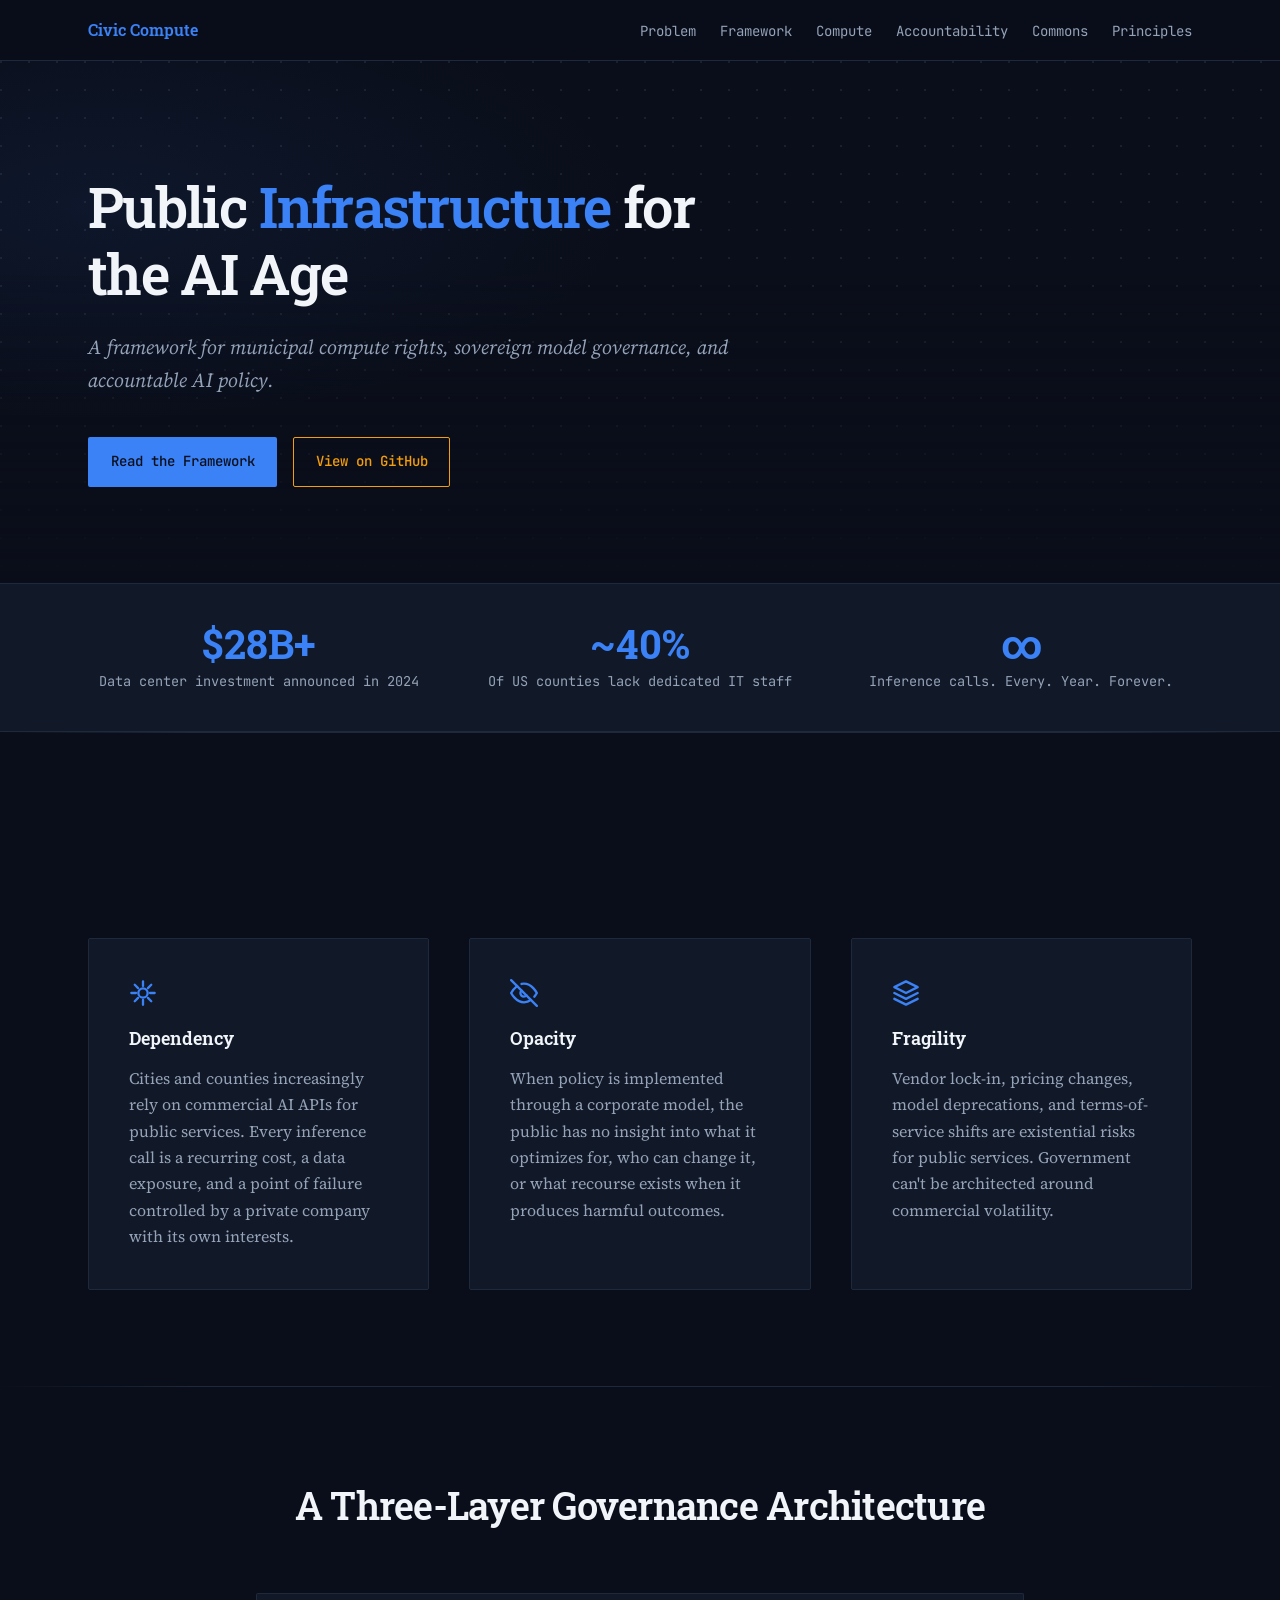
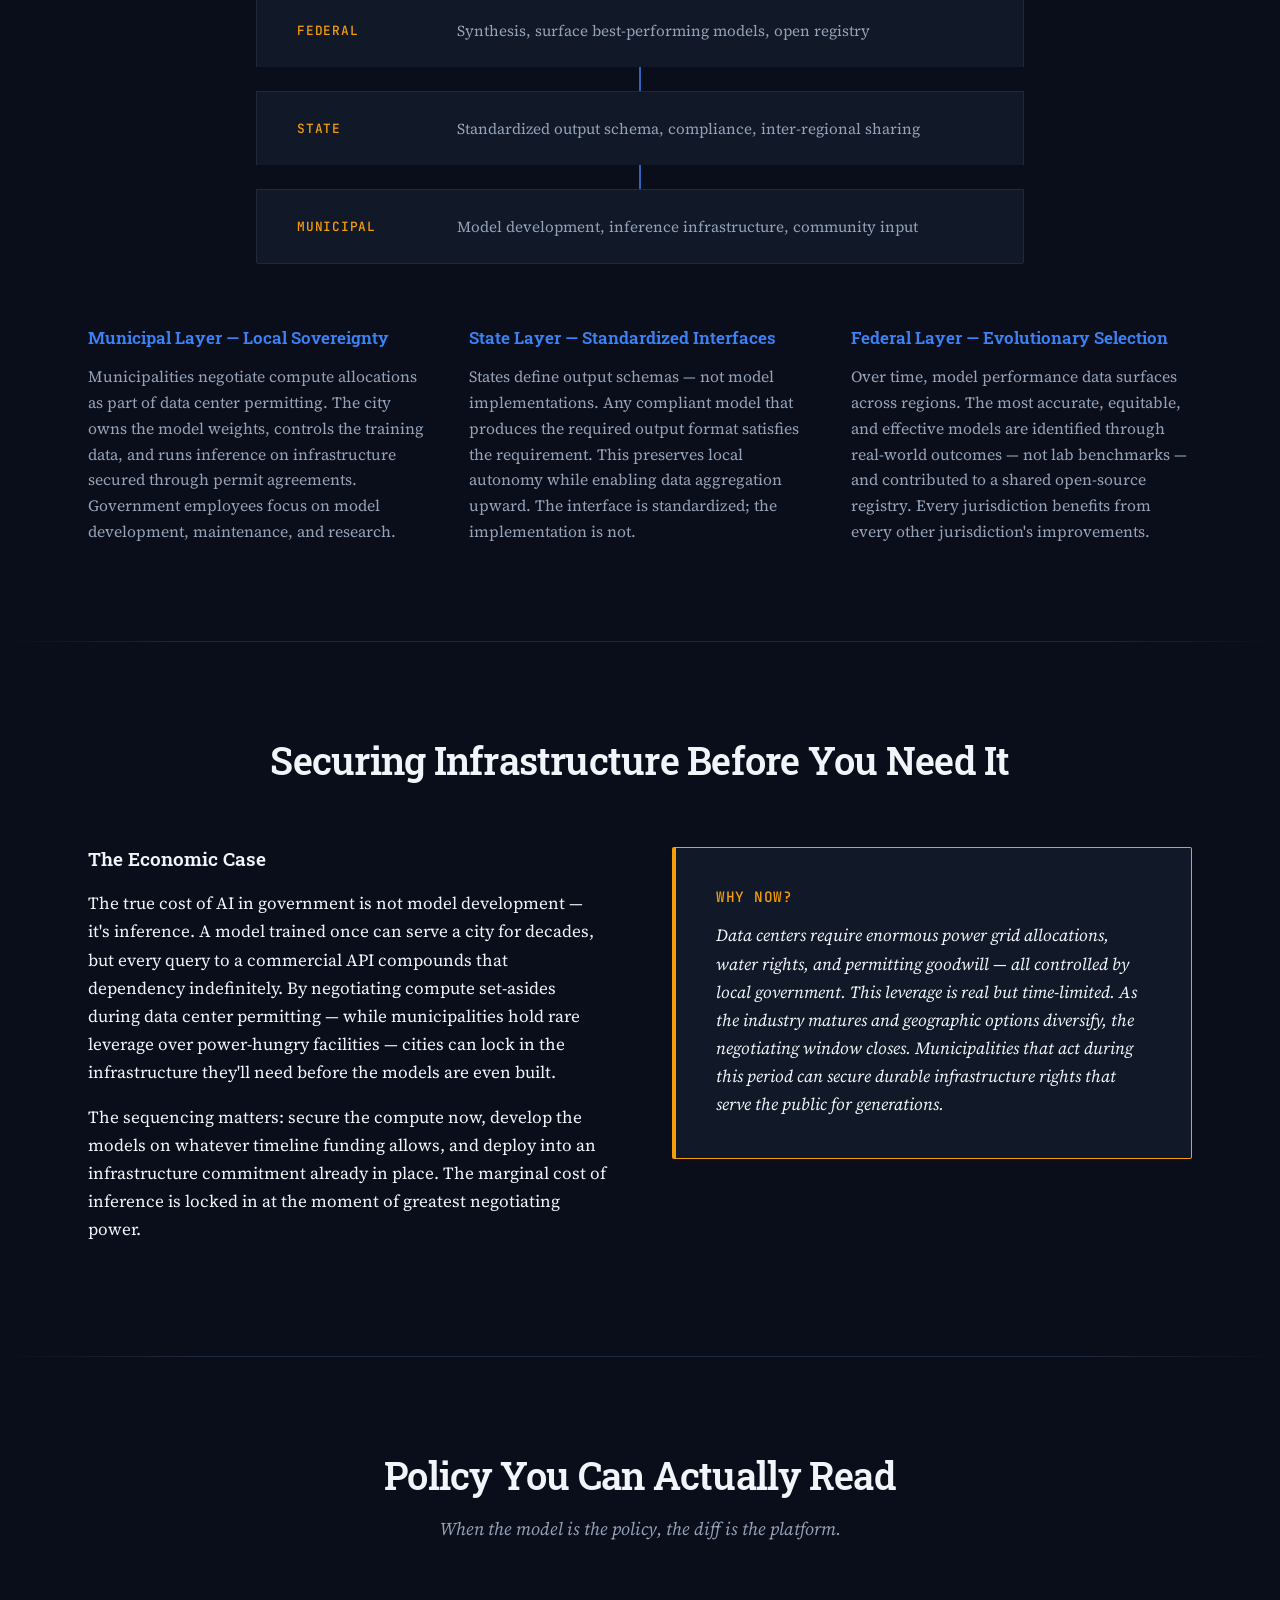
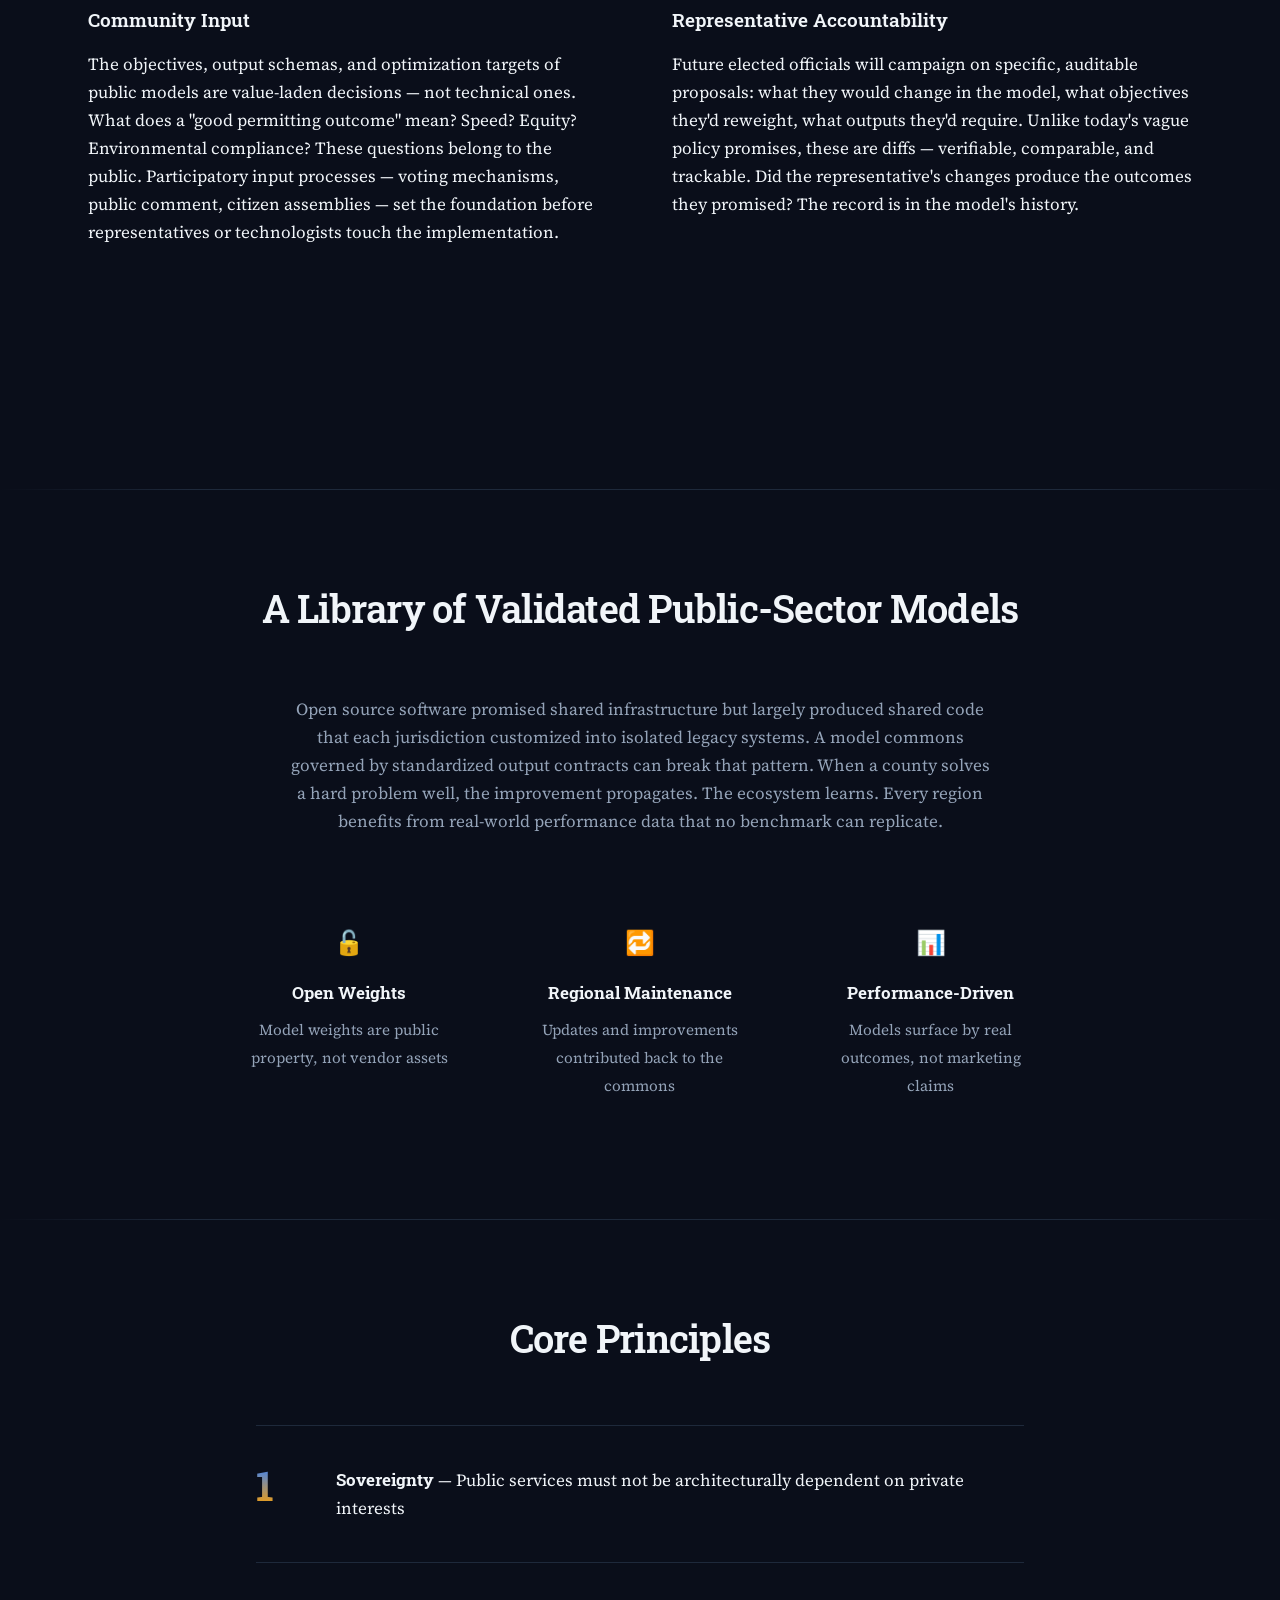
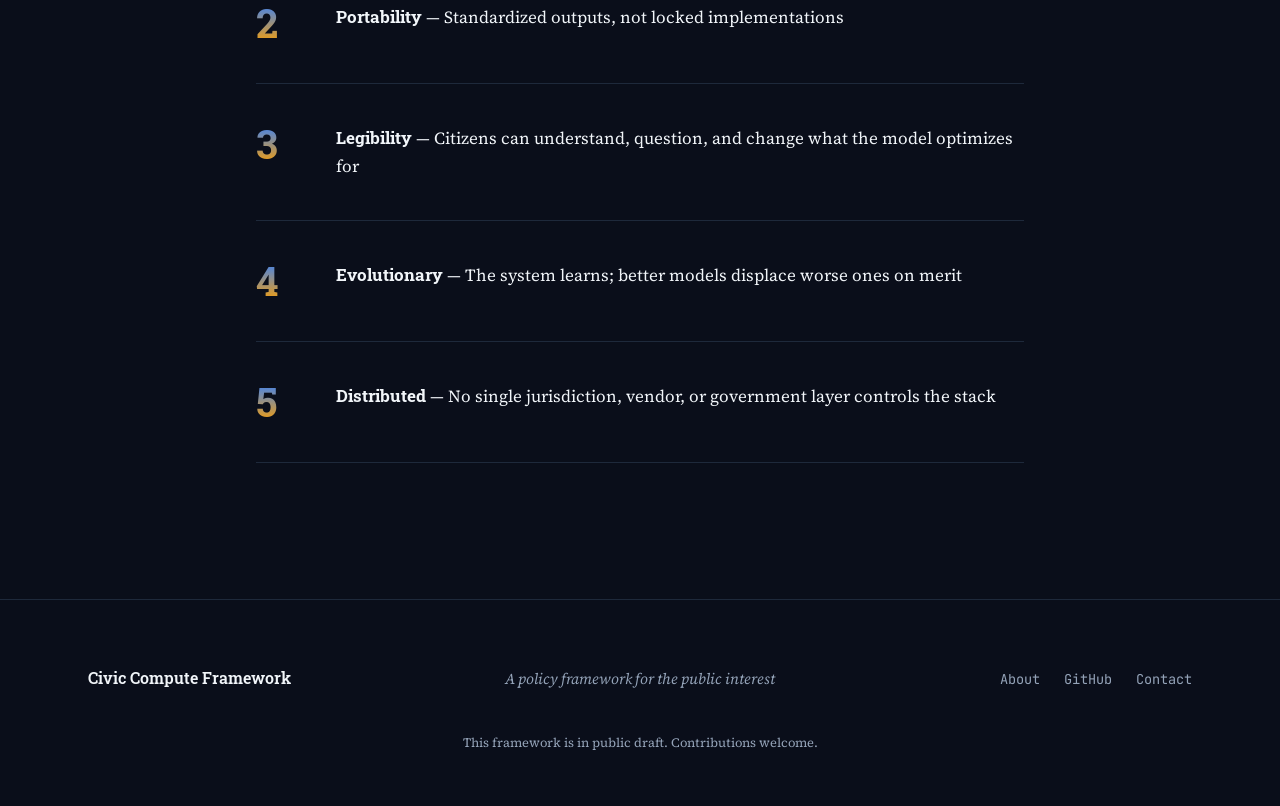
==== index.html @ 6b823e95 "Add files via upload" ====
<!DOCTYPE html>
<html lang="en">
<head>
  <meta charset="UTF-8" />
  <meta name="viewport" content="width=device-width, initial-scale=1.0" />
  <title>Civic Compute Framework — Public Infrastructure for the AI Age</title>
  <link rel="preconnect" href="https://fonts.googleapis.com" />
  <link rel="preconnect" href="https://fonts.gstatic.com" crossorigin />
  <link href="https://fonts.googleapis.com/css2?family=JetBrains+Mono:wght@400;500&family=Roboto+Slab:wght@500;600;700&family=Source+Serif+4:ital,opsz,wght@0,8..60,400;0,8..60,600;1,8..60,400&display=swap" rel="stylesheet" />
  <style>
    :root {
      --color-bg: #0a0e1a;
      --color-surface: #111827;
      --color-accent-primary: #3b82f6;
      --color-accent-secondary: #f59e0b;
      --color-text: #f1f5f9;
      --color-text-muted: #94a3b8;
      --color-border: #1e293b;
      --space-xs: 0.5rem;
      --space-sm: 1rem;
      --space-md: 1.5rem;
      --space-lg: 2.5rem;
      --space-xl: 4rem;
      --space-2xl: 6rem;
      --font-display: "Roboto Slab", "Georgia", serif;
      --font-body: "Source Serif 4", "Georgia", serif;
      --font-mono: "JetBrains Mono", ui-monospace, monospace;
      --max-content: 72rem;
      --nav-height: 3.5rem;
    }

    *,
    *::before,
    *::after {
      box-sizing: border-box;
    }

    html {
      scroll-behavior: smooth;
    }

    body {
      margin: 0;
      background: var(--color-bg);
      color: var(--color-text);
      font-family: var(--font-body);
      font-size: 1.0625rem;
      line-height: 1.65;
    }

    h1, h2, h3, h4 {
      font-family: var(--font-display);
      font-weight: 600;
      line-height: 1.2;
    }

    a {
      color: var(--color-accent-primary);
      text-decoration: none;
    }

    a:hover {
      text-decoration: underline;
    }

    .skip-link {
      position: absolute;
      left: -9999px;
      z-index: 200;
      padding: var(--space-sm) var(--space-md);
      background: var(--color-accent-primary);
      color: var(--color-bg);
    }

    .skip-link:focus {
      left: var(--space-sm);
      top: var(--space-sm);
    }

    /* Nav */
    .site-header {
      position: sticky;
      top: 0;
      z-index: 100;
      background: rgba(10, 14, 26, 0.92);
      backdrop-filter: blur(10px);
      border-bottom: 1px solid var(--color-border);
    }

    .nav-inner {
      max-width: var(--max-content);
      margin: 0 auto;
      padding: var(--space-sm) var(--space-md);
      display: flex;
      align-items: center;
      justify-content: space-between;
      gap: var(--space-md);
      min-height: var(--nav-height);
    }

    .nav-brand {
      font-family: var(--font-display);
      font-weight: 600;
      font-size: 1rem;
      color: var(--color-text);
      white-space: nowrap;
    }

    .nav-brand:hover {
      color: var(--color-accent-primary);
      text-decoration: none;
    }

    .site-header a.nav-brand.is-active {
      color: var(--color-accent-primary);
      border-bottom: none;
    }

    .nav-links {
      display: flex;
      flex-wrap: wrap;
      gap: var(--space-xs) var(--space-md);
      list-style: none;
      margin: 0;
      padding: 0;
      justify-content: flex-end;
    }

    .nav-links a {
      font-size: 0.875rem;
      font-family: var(--font-mono);
      color: var(--color-text-muted);
      text-decoration: none;
      padding: var(--space-xs) 0;
      border-bottom: 2px solid transparent;
      transition: color 0.15s ease, border-color 0.15s ease;
    }

    .nav-links a:hover {
      color: var(--color-text);
      text-decoration: none;
    }

    .nav-links a.is-active {
      color: var(--color-accent-primary);
      border-bottom-color: var(--color-accent-primary);
    }

    @media (max-width: 767px) {
      .nav-inner {
        flex-direction: column;
        align-items: flex-start;
      }
      .nav-links {
        width: 100%;
        justify-content: flex-start;
      }
    }

    /* Layout helpers */
    .container {
      max-width: var(--max-content);
      margin: 0 auto;
      padding: 0 var(--space-md);
    }

    .section-header {
      text-align: center;
      margin-bottom: var(--space-xl);
    }

    .section-header h2 {
      font-size: clamp(1.75rem, 4vw, 2.35rem);
      margin: 0 0 var(--space-sm);
      letter-spacing: -0.02em;
    }

    .section-header .subhead {
      font-style: italic;
      color: var(--color-text-muted);
      font-size: 1.125rem;
      max-width: 36rem;
      margin: 0 auto;
    }

    hr.section-rule {
      border: none;
      height: 1px;
      background: linear-gradient(90deg, transparent, var(--color-border) 15%, var(--color-border) 85%, transparent);
      margin: 0;
    }

    section {
      padding: var(--space-2xl) 0;
    }

    /* Scroll animations */
    .reveal {
      opacity: 0;
      transform: translateY(1.25rem);
      transition: opacity 0.55s ease, transform 0.55s ease;
    }

    .reveal.is-visible {
      opacity: 1;
      transform: translateY(0);
    }

    /* Hero */
    .hero {
      padding: clamp(4rem, 12vw, 7rem) 0 var(--space-2xl);
      position: relative;
      overflow: hidden;
    }

    .hero::before {
      content: "";
      position: absolute;
      inset: 0;
      background-color: var(--color-bg);
      background-image:
        radial-gradient(circle at 1px 1px, rgba(148, 163, 184, 0.12) 1px, transparent 0);
      background-size: 28px 28px;
      -webkit-mask-image: linear-gradient(to bottom, black 40%, transparent 100%);
      mask-image: linear-gradient(to bottom, black 40%, transparent 100%);
      pointer-events: none;
    }

    .hero::after {
      content: "";
      position: absolute;
      top: 0;
      left: -10%;
      width: 60%;
      height: 70%;
      background: radial-gradient(ellipse at 30% 40%, rgba(59, 130, 246, 0.08) 0%, transparent 70%);
      pointer-events: none;
      z-index: 0;
    }

    @keyframes heroFadeUp {
      from {
        opacity: 0;
        transform: translateY(1.5rem);
      }
      to {
        opacity: 1;
        transform: translateY(0);
      }
    }

    .hero-highlight {
      color: var(--color-accent-primary);
      position: relative;
    }

    .hero .container {
      position: relative;
      z-index: 1;
      animation: heroFadeUp 0.7s ease forwards;
    }

    .hero h1 {
      font-size: clamp(2.25rem, 6vw, 3.5rem);
      max-width: 20ch;
      margin: 0 0 var(--space-md);
      letter-spacing: -0.03em;
      animation: heroFadeUp 0.7s ease 0.1s both;
    }

    .hero .lead {
      font-size: 1.25rem;
      color: var(--color-text-muted);
      font-style: italic;
      max-width: 42rem;
      margin: 0 0 var(--space-lg);
      animation: heroFadeUp 0.7s ease 0.2s both;
    }

    .hero-actions {
      display: flex;
      flex-wrap: wrap;
      gap: var(--space-sm);
      animation: heroFadeUp 0.7s ease 0.35s both;
    }

    .btn {
      display: inline-flex;
      align-items: center;
      justify-content: center;
      padding: 0.75rem 1.35rem;
      font-family: var(--font-mono);
      font-size: 0.875rem;
      font-weight: 500;
      border-radius: 2px;
      cursor: pointer;
      border: 1px solid transparent;
      transition: background 0.15s ease, color 0.15s ease, border-color 0.15s ease;
    }

    .btn-primary {
      background: var(--color-accent-primary);
      color: var(--color-bg);
    }

    .btn-primary:hover {
      background: #2563eb;
      text-decoration: none;
    }

    .btn-secondary {
      background: transparent;
      color: var(--color-accent-secondary);
      border-color: var(--color-accent-secondary);
    }

    .btn-secondary:hover {
      background: rgba(245, 158, 11, 0.1);
      text-decoration: none;
    }

    .stats-bar {
      background: var(--color-surface);
      border-top: 1px solid var(--color-border);
      border-bottom: 1px solid var(--color-border);
      padding: var(--space-lg) 0;
    }

    .stats-bar .container,
    .stats-bar > .stats-inner {
      max-width: var(--max-content);
      margin: 0 auto;
      padding: 0 var(--space-md);
      display: grid;
      grid-template-columns: repeat(3, 1fr);
      gap: var(--space-lg);
      text-align: center;
    }

    .stat-item {
      display: flex;
      flex-direction: column;
      gap: var(--space-xs);
    }

    .stat-num {
      font-family: var(--font-display);
      font-size: clamp(1.75rem, 4vw, 2.5rem);
      font-weight: 700;
      color: var(--color-accent-primary);
      line-height: 1;
    }

    .stat-label {
      font-size: 0.85rem;
      color: var(--color-text-muted);
      font-family: var(--font-mono);
      line-height: 1.4;
    }

    @media (max-width: 767px) {
      .stats-bar > .stats-inner {
        grid-template-columns: 1fr;
        gap: var(--space-md);
      }
    }

    /* Problem cards */
    .card-grid {
      display: grid;
      grid-template-columns: repeat(3, 1fr);
      gap: var(--space-lg);
    }

    @media (max-width: 767px) {
      .card-grid {
        grid-template-columns: 1fr;
      }
    }

    .problem-card {
      background: var(--color-surface);
      border: 1px solid var(--color-border);
      padding: var(--space-lg);
      border-radius: 2px;
    }

    .problem-card .icon {
      font-size: 1.75rem;
      line-height: 1;
      margin-bottom: var(--space-sm);
      color: var(--color-accent-primary);
    }

    .problem-card h3 {
      margin: 0 0 var(--space-sm);
      font-size: 1.15rem;
      color: var(--color-text);
    }

    .problem-card p {
      margin: 0;
      color: var(--color-text-muted);
      font-size: 1rem;
    }

    /* Framework layers */
    .layer-stack {
      display: flex;
      flex-direction: column;
      gap: 0;
      margin-bottom: var(--space-xl);
      max-width: 48rem;
      margin-left: auto;
      margin-right: auto;
    }

    .layer {
      display: grid;
      grid-template-columns: 8.5rem 1fr;
      gap: var(--space-md);
      align-items: center;
      padding: var(--space-md) var(--space-lg);
      background: var(--color-surface);
      border: 1px solid var(--color-border);
      border-bottom: none;
      position: relative;
    }

    .layer:first-child {
      border-radius: 2px 2px 0 0;
    }

    .layer:last-child {
      border-bottom: 1px solid var(--color-border);
      border-radius: 0 0 2px 2px;
    }

    .layer-label {
      font-family: var(--font-mono);
      font-size: 0.8rem;
      font-weight: 500;
      color: var(--color-accent-secondary);
      text-transform: uppercase;
      letter-spacing: 0.06em;
    }

    .layer-desc {
      margin: 0;
      font-size: 0.95rem;
      color: var(--color-text-muted);
    }

    .layer-connector {
      height: 1.5rem;
      width: 2px;
      background: var(--color-accent-primary);
      margin: 0 auto;
      opacity: 0.75;
      flex-shrink: 0;
    }

    @media (max-width: 767px) {
      .layer {
        grid-template-columns: 1fr;
        gap: var(--space-xs);
      }
    }

    .framework-prose {
      display: grid;
      grid-template-columns: repeat(3, 1fr);
      gap: var(--space-lg);
    }

    @media (max-width: 767px) {
      .framework-prose {
        grid-template-columns: 1fr;
      }
    }

    .framework-prose h3 {
      font-size: 1.05rem;
      color: var(--color-accent-primary);
      margin: 0 0 var(--space-sm);
    }

    .framework-prose p {
      margin: 0;
      color: var(--color-text-muted);
      font-size: 0.98rem;
    }

    /* Two column */
    .two-col {
      display: grid;
      grid-template-columns: 1fr 1fr;
      gap: var(--space-xl);
      align-items: start;
    }

    @media (max-width: 767px) {
      .two-col {
        grid-template-columns: 1fr;
      }
    }

    .two-col h3 {
      margin-top: 0;
      font-size: 1.2rem;
    }

    .callout-box {
      background: var(--color-surface);
      border: 1px solid var(--color-accent-secondary);
      border-left-width: 4px;
      padding: var(--space-lg);
      border-radius: 2px;
    }

    .callout-box h4 {
      margin: 0 0 var(--space-sm);
      font-family: var(--font-mono);
      font-size: 0.9rem;
      font-weight: 500;
      color: var(--color-accent-secondary);
      text-transform: uppercase;
      letter-spacing: 0.04em;
    }

    .callout-box blockquote {
      margin: 0;
      font-style: italic;
      color: var(--color-text);
    }

    .inline-callout {
      margin-top: var(--space-lg);
      padding: var(--space-md);
      background: rgba(59, 130, 246, 0.08);
      border-left: 3px solid var(--color-accent-primary);
      font-style: italic;
      color: var(--color-text-muted);
      font-size: 0.98rem;
    }

    /* Commons */
    .commons-body {
      text-align: center;
      max-width: 44rem;
      margin: 0 auto var(--space-xl);
      color: var(--color-text-muted);
    }

    .feature-row {
      display: grid;
      grid-template-columns: repeat(3, 1fr);
      gap: var(--space-lg);
      max-width: 52rem;
      margin: 0 auto;
    }

    @media (max-width: 767px) {
      .feature-row {
        grid-template-columns: 1fr;
      }
    }

    .feature-item {
      text-align: center;
      padding: var(--space-md);
    }

    .feature-item .emoji {
      font-size: 1.5rem;
      display: block;
      margin-bottom: var(--space-sm);
    }

    .feature-item strong {
      font-family: var(--font-display);
      display: block;
      margin-bottom: var(--space-xs);
      color: var(--color-text);
    }

    .feature-item span {
      font-size: 0.95rem;
      color: var(--color-text-muted);
    }

    /* Principles */
    .principles-list {
      list-style: none;
      padding: 0;
      margin: 0;
      max-width: 48rem;
      margin-left: auto;
      margin-right: auto;
    }

    .principles-list li {
      display: grid;
      grid-template-columns: 3.5rem 1fr;
      gap: var(--space-md);
      align-items: start;
      padding: var(--space-lg) 0;
      border-bottom: 1px solid var(--color-border);
    }

    .principles-list li:first-child {
      border-top: 1px solid var(--color-border);
    }

    .principle-num {
      font-family: var(--font-display);
      font-size: 2.5rem;
      font-weight: 700;
      line-height: 1;
      font-variant-numeric: tabular-nums;
      background: linear-gradient(180deg, var(--color-accent-primary), var(--color-accent-secondary));
      -webkit-background-clip: text;
      background-clip: text;
      color: transparent;
    }

    .principles-list strong {
      font-family: var(--font-display);
      color: var(--color-text);
    }

    /* Footer */
    .site-footer {
      border-top: 1px solid var(--color-border);
      padding: var(--space-xl) 0 var(--space-lg);
      margin-top: var(--space-lg);
    }

    .footer-grid {
      display: grid;
      grid-template-columns: 1fr auto 1fr;
      gap: var(--space-md);
      align-items: center;
      max-width: var(--max-content);
      margin: 0 auto;
      padding: 0 var(--space-md);
    }

    .footer-title {
      font-family: var(--font-display);
      font-weight: 600;
      margin: 0;
      font-size: 1rem;
    }

    .footer-tagline {
      margin: 0;
      font-style: italic;
      color: var(--color-text-muted);
      font-size: 0.95rem;
      text-align: center;
    }

    .footer-links {
      display: flex;
      gap: var(--space-md);
      justify-content: flex-end;
      list-style: none;
      margin: 0;
      padding: 0;
    }

    @media (max-width: 767px) {
      .footer-grid {
        grid-template-columns: 1fr;
        text-align: center;
        gap: var(--space-sm);
      }
      .footer-title {
        text-align: center;
      }
      .footer-tagline {
        order: -1;
      }
      .footer-links {
        justify-content: center;
      }
    }

    .footer-links a {
      font-family: var(--font-mono);
      font-size: 0.85rem;
      color: var(--color-text-muted);
    }

    .footer-links a:hover {
      color: var(--color-accent-primary);
    }

    .footer-print {
      text-align: center;
      margin-top: var(--space-lg);
      font-size: 0.8rem;
      color: var(--color-text-muted);
    }
  </style>
</head>
<body>
  <a class="skip-link" href="#main">Skip to content</a>

  <header class="site-header">
    <nav class="nav-inner" aria-label="Primary">
      <a class="nav-brand" href="#hero">Civic Compute</a>
      <ul class="nav-links">
        <li><a href="#problem">Problem</a></li>
        <li><a href="#framework">Framework</a></li>
        <li><a href="#compute">Compute</a></li>
        <li><a href="#accountability">Accountability</a></li>
        <li><a href="#commons">Commons</a></li>
        <li><a href="#principles">Principles</a></li>
      </ul>
    </nav>
  </header>

  <main id="main">
    <header class="hero" id="hero">
      <div class="container">
        <h1>Public <span class="hero-highlight">Infrastructure</span> for the AI Age</h1>
        <p class="lead">A framework for municipal compute rights, sovereign model governance, and accountable AI policy.</p>
        <div class="hero-actions">
          <a class="btn btn-primary" href="#framework">Read the Framework</a>
          <a class="btn btn-secondary" href="#">View on GitHub</a>
        </div>
      </div>
    </header>

    <div class="stats-bar">
      <div class="stats-inner container">
        <div class="stat-item">
          <span class="stat-num">$28B+</span>
          <span class="stat-label">Data center investment announced in 2024</span>
        </div>
        <div class="stat-item">
          <span class="stat-num">~40%</span>
          <span class="stat-label">Of US counties lack dedicated IT staff</span>
        </div>
        <div class="stat-item">
          <span class="stat-num">∞</span>
          <span class="stat-label">Inference calls. Every. Year. Forever.</span>
        </div>
      </div>
    </div>

    <hr class="section-rule" />

    <section id="problem" aria-labelledby="problem-heading">
      <div class="container">
        <header class="section-header reveal">
          <h2 id="problem-heading">The Status Quo Isn't Neutral</h2>
        </header>
        <div class="card-grid">
          <article class="problem-card reveal">
            <div class="icon" aria-hidden="true"><svg width="28" height="28" viewBox="0 0 24 24" fill="none" stroke="currentColor" stroke-width="2" stroke-linecap="round" stroke-linejoin="round"><path d="M12 2v4M12 18v4M4.93 4.93l2.83 2.83M16.24 16.24l2.83 2.83M2 12h4M18 12h4M4.93 19.07l2.83-2.83M16.24 7.76l2.83-2.83"/><circle cx="12" cy="12" r="4"/></svg></div>
            <h3>Dependency</h3>
            <p>Cities and counties increasingly rely on commercial AI APIs for public services. Every inference call is a recurring cost, a data exposure, and a point of failure controlled by a private company with its own interests.</p>
          </article>
          <article class="problem-card reveal">
            <div class="icon" aria-hidden="true"><svg width="28" height="28" viewBox="0 0 24 24" fill="none" stroke="currentColor" stroke-width="2" stroke-linecap="round" stroke-linejoin="round"><path d="M17.94 17.94A10.07 10.07 0 0 1 12 20c-7 0-11-8-11-8a18.45 18.45 0 0 1 5.06-5.94M9.9 4.24A9.12 9.12 0 0 1 12 4c7 0 11 8 11 8a18.5 18.5 0 0 1-2.16 3.19m-6.72-1.07a3 3 0 1 1-4.24-4.24"/><line x1="1" y1="1" x2="23" y2="23"/></svg></div>
            <h3>Opacity</h3>
            <p>When policy is implemented through a corporate model, the public has no insight into what it optimizes for, who can change it, or what recourse exists when it produces harmful outcomes.</p>
          </article>
          <article class="problem-card reveal">
            <div class="icon" aria-hidden="true"><svg width="28" height="28" viewBox="0 0 24 24" fill="none" stroke="currentColor" stroke-width="2" stroke-linecap="round" stroke-linejoin="round"><polygon points="12 2 2 7 12 12 22 7 12 2"/><polyline points="2 17 12 22 22 17"/><polyline points="2 12 12 17 22 12"/></svg></div>
            <h3>Fragility</h3>
            <p>Vendor lock-in, pricing changes, model deprecations, and terms-of-service shifts are existential risks for public services. Government can't be architected around commercial volatility.</p>
          </article>
        </div>
      </div>
    </section>

    <hr class="section-rule" />

    <section id="framework" aria-labelledby="framework-heading">
      <div class="container">
        <header class="section-header reveal">
          <h2 id="framework-heading">A Three-Layer Governance Architecture</h2>
        </header>

        <div class="layer-stack reveal" role="img" aria-label="Three layers: Federal on top, State in the middle, Municipal at the bottom">
          <div class="layer">
            <span class="layer-label">Federal</span>
            <p class="layer-desc">Synthesis, surface best-performing models, open registry</p>
          </div>
          <div class="layer-connector" aria-hidden="true"></div>
          <div class="layer">
            <span class="layer-label">State</span>
            <p class="layer-desc">Standardized output schema, compliance, inter-regional sharing</p>
          </div>
          <div class="layer-connector" aria-hidden="true"></div>
          <div class="layer">
            <span class="layer-label">Municipal</span>
            <p class="layer-desc">Model development, inference infrastructure, community input</p>
          </div>
        </div>

        <div class="framework-prose">
          <article class="reveal">
            <h3>Municipal Layer — Local Sovereignty</h3>
            <p>Municipalities negotiate compute allocations as part of data center permitting. The city owns the model weights, controls the training data, and runs inference on infrastructure secured through permit agreements. Government employees focus on model development, maintenance, and research.</p>
          </article>
          <article class="reveal">
            <h3>State Layer — Standardized Interfaces</h3>
            <p>States define output schemas — not model implementations. Any compliant model that produces the required output format satisfies the requirement. This preserves local autonomy while enabling data aggregation upward. The interface is standardized; the implementation is not.</p>
          </article>
          <article class="reveal">
            <h3>Federal Layer — Evolutionary Selection</h3>
            <p>Over time, model performance data surfaces across regions. The most accurate, equitable, and effective models are identified through real-world outcomes — not lab benchmarks — and contributed to a shared open-source registry. Every jurisdiction benefits from every other jurisdiction's improvements.</p>
          </article>
        </div>
      </div>
    </section>

    <hr class="section-rule" />

    <section id="compute" aria-labelledby="compute-heading">
      <div class="container">
        <header class="section-header reveal">
          <h2 id="compute-heading">Securing Infrastructure Before You Need It</h2>
        </header>
        <div class="two-col">
          <div class="reveal">
            <h3>The Economic Case</h3>
            <p>The true cost of AI in government is not model development — it's inference. A model trained once can serve a city for decades, but every query to a commercial API compounds that dependency indefinitely. By negotiating compute set-asides during data center permitting — while municipalities hold rare leverage over power-hungry facilities — cities can lock in the infrastructure they'll need before the models are even built.</p>
            <p>The sequencing matters: secure the compute now, develop the models on whatever timeline funding allows, and deploy into an infrastructure commitment already in place. The marginal cost of inference is locked in at the moment of greatest negotiating power.</p>
          </div>
          <aside class="callout-box reveal" aria-labelledby="why-now-title">
            <h4 id="why-now-title">Why Now?</h4>
            <blockquote>Data centers require enormous power grid allocations, water rights, and permitting goodwill — all controlled by local government. This leverage is real but time-limited. As the industry matures and geographic options diversify, the negotiating window closes. Municipalities that act during this period can secure durable infrastructure rights that serve the public for generations.</blockquote>
          </aside>
        </div>
      </div>
    </section>

    <hr class="section-rule" />

    <section id="accountability" aria-labelledby="accountability-heading">
      <div class="container">
        <header class="section-header reveal">
          <h2 id="accountability-heading">Policy You Can Actually Read</h2>
          <p class="subhead">When the model is the policy, the diff is the platform.</p>
        </header>
        <div class="two-col">
          <article class="reveal">
            <h3>Community Input</h3>
            <p>The objectives, output schemas, and optimization targets of public models are value-laden decisions — not technical ones. What does a "good permitting outcome" mean? Speed? Equity? Environmental compliance? These questions belong to the public. Participatory input processes — voting mechanisms, public comment, citizen assemblies — set the foundation before representatives or technologists touch the implementation.</p>
          </article>
          <article class="reveal">
            <h3>Representative Accountability</h3>
            <p>Future elected officials will campaign on specific, auditable proposals: what they would change in the model, what objectives they'd reweight, what outputs they'd require. Unlike today's vague policy promises, these are diffs — verifiable, comparable, and trackable. Did the representative's changes produce the outcomes they promised? The record is in the model's history.</p>
          </article>
        </div>
        <p class="inline-callout reveal"><em>Explainability requirements — what changed and what the downstream effects were — are civic infrastructure, not technical nice-to-haves.</em></p>
      </div>
    </section>

    <hr class="section-rule" />

    <section id="commons" aria-labelledby="commons-heading">
      <div class="container">
        <header class="section-header reveal">
          <h2 id="commons-heading">A Library of Validated Public-Sector Models</h2>
        </header>
        <p class="commons-body reveal">Open source software promised shared infrastructure but largely produced shared code that each jurisdiction customized into isolated legacy systems. A model commons governed by standardized output contracts can break that pattern. When a county solves a hard problem well, the improvement propagates. The ecosystem learns. Every region benefits from real-world performance data that no benchmark can replicate.</p>
        <div class="feature-row">
          <div class="feature-item reveal">
            <span class="emoji" aria-hidden="true">🔓</span>
            <strong>Open Weights</strong>
            <span>Model weights are public property, not vendor assets</span>
          </div>
          <div class="feature-item reveal">
            <span class="emoji" aria-hidden="true">🔁</span>
            <strong>Regional Maintenance</strong>
            <span>Updates and improvements contributed back to the commons</span>
          </div>
          <div class="feature-item reveal">
            <span class="emoji" aria-hidden="true">📊</span>
            <strong>Performance-Driven</strong>
            <span>Models surface by real outcomes, not marketing claims</span>
          </div>
        </div>
      </div>
    </section>

    <hr class="section-rule" />

    <section id="principles" aria-labelledby="principles-heading">
      <div class="container">
        <header class="section-header reveal">
          <h2 id="principles-heading">Core Principles</h2>
        </header>
        <ol class="principles-list">
          <li class="reveal"><span class="principle-num" aria-hidden="true">1</span><div><strong>Sovereignty</strong> — Public services must not be architecturally dependent on private interests</div></li>
          <li class="reveal"><span class="principle-num" aria-hidden="true">2</span><div><strong>Portability</strong> — Standardized outputs, not locked implementations</div></li>
          <li class="reveal"><span class="principle-num" aria-hidden="true">3</span><div><strong>Legibility</strong> — Citizens can understand, question, and change what the model optimizes for</div></li>
          <li class="reveal"><span class="principle-num" aria-hidden="true">4</span><div><strong>Evolutionary</strong> — The system learns; better models displace worse ones on merit</div></li>
          <li class="reveal"><span class="principle-num" aria-hidden="true">5</span><div><strong>Distributed</strong> — No single jurisdiction, vendor, or government layer controls the stack</div></li>
        </ol>
      </div>
    </section>
  </main>

  <footer class="site-footer">
    <div class="footer-grid">
      <p class="footer-title">Civic Compute Framework</p>
      <p class="footer-tagline">A policy framework for the public interest</p>
      <ul class="footer-links">
        <li><a href="#">About</a></li>
        <li><a href="#">GitHub</a></li>
        <li><a href="#">Contact</a></li>
      </ul>
    </div>
    <p class="footer-print">This framework is in public draft. Contributions welcome.</p>
  </footer>

  <script>
    (function () {
      var sections = document.querySelectorAll("main section, .hero");
      var navAnchors = document.querySelectorAll(".site-header a[href^='#']");
      var linkById = {};
      navAnchors.forEach(function (a) {
        var id = a.getAttribute("href").slice(1);
        if (id) linkById[id] = a;
      });

      function setActive(id) {
        navAnchors.forEach(function (a) {
          a.classList.toggle("is-active", a.getAttribute("href") === "#" + id);
        });
      }

      var observerOptions = { root: null, rootMargin: "-40% 0px -45% 0px", threshold: 0 };
      var sectionObserver = new IntersectionObserver(function (entries) {
        entries.forEach(function (entry) {
          if (!entry.isIntersecting) return;
          var id = entry.target.id;
          if (id && linkById[id]) setActive(id);
        });
      }, observerOptions);

      sections.forEach(function (sec) {
        if (sec.id) sectionObserver.observe(sec);
      });

      window.addEventListener("scroll", function () {
        if (window.scrollY < 72 && linkById.hero) {
          setActive("hero");
        }
      }, { passive: true });

      var revealEls = document.querySelectorAll(".reveal");
      var revealObserver = new IntersectionObserver(
        function (entries) {
          entries.forEach(function (entry) {
            if (entry.isIntersecting) {
              entry.target.classList.add("is-visible");
              revealObserver.unobserve(entry.target);
            }
          });
        },
        { root: null, rootMargin: "0px 0px -8% 0px", threshold: 0.08 }
      );

      revealEls.forEach(function (el) {
        revealObserver.observe(el);
      });
    })();
  </script>
</body>
</html>
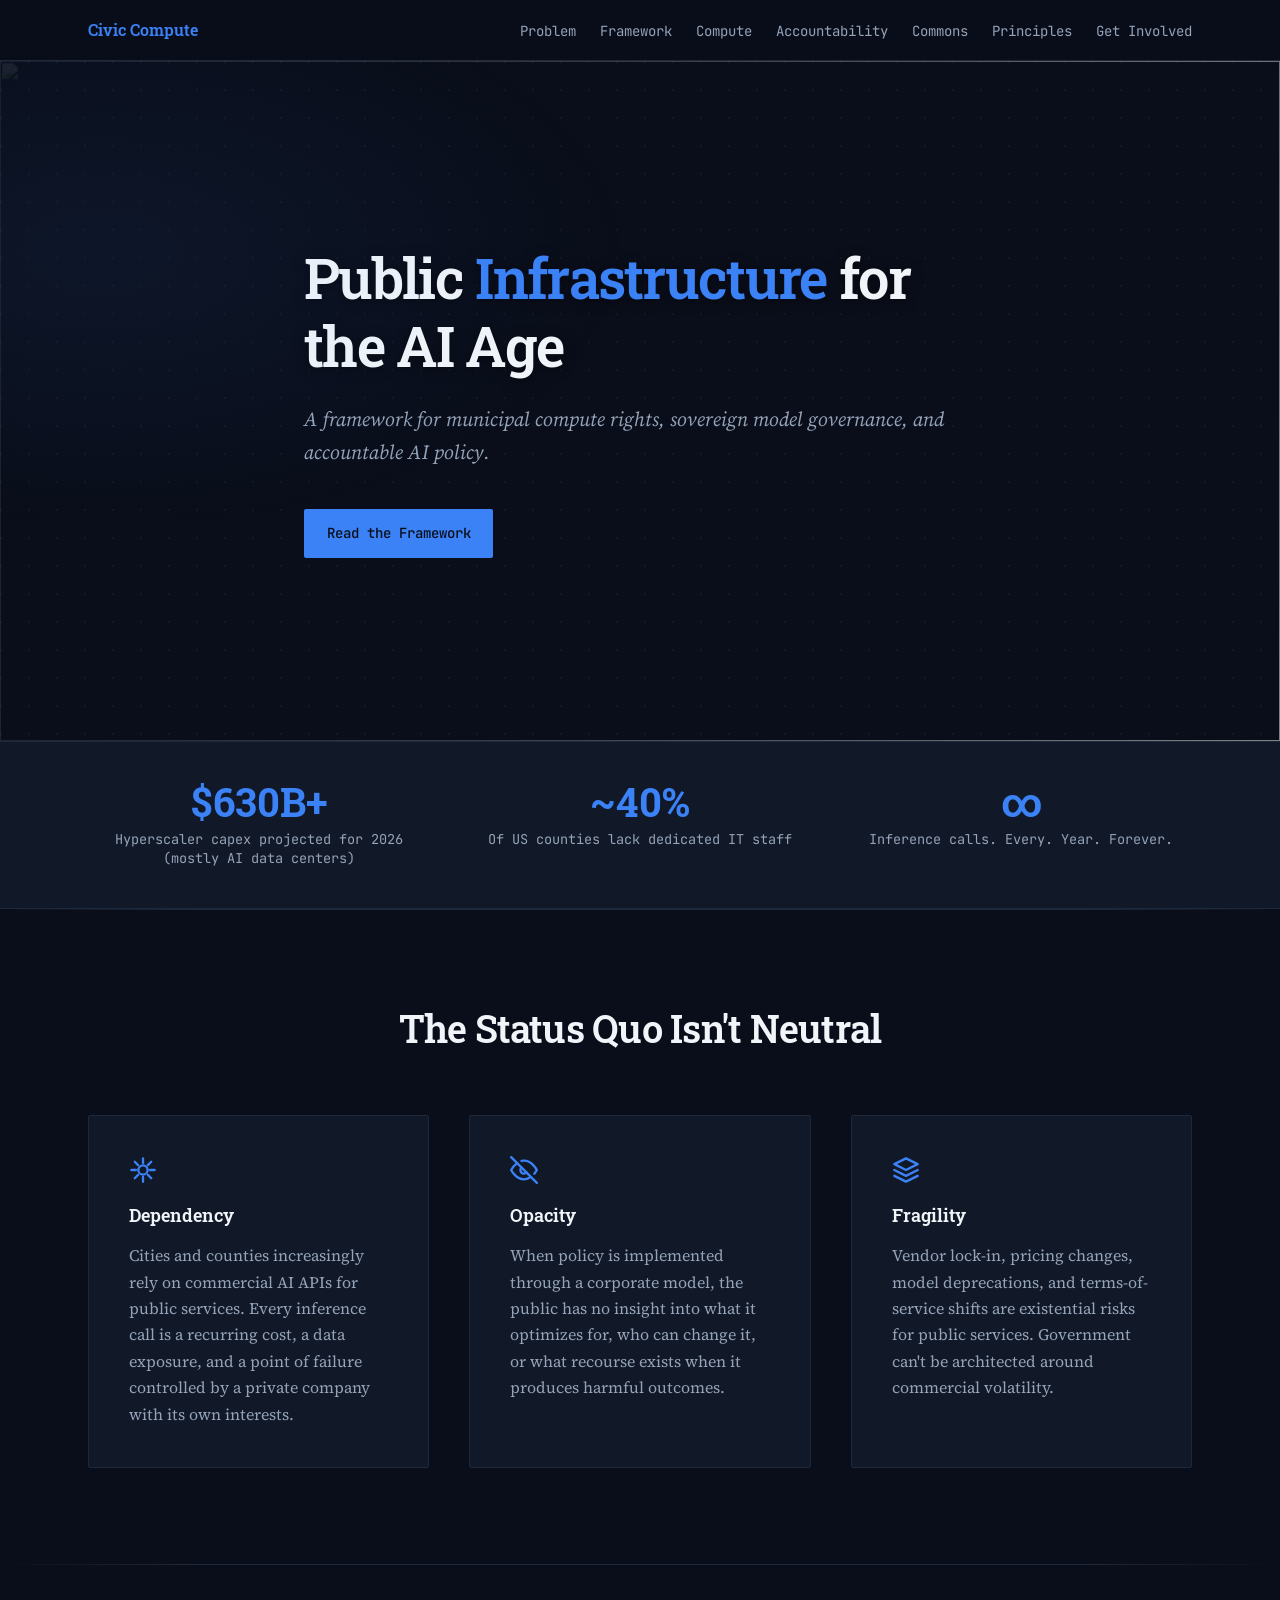
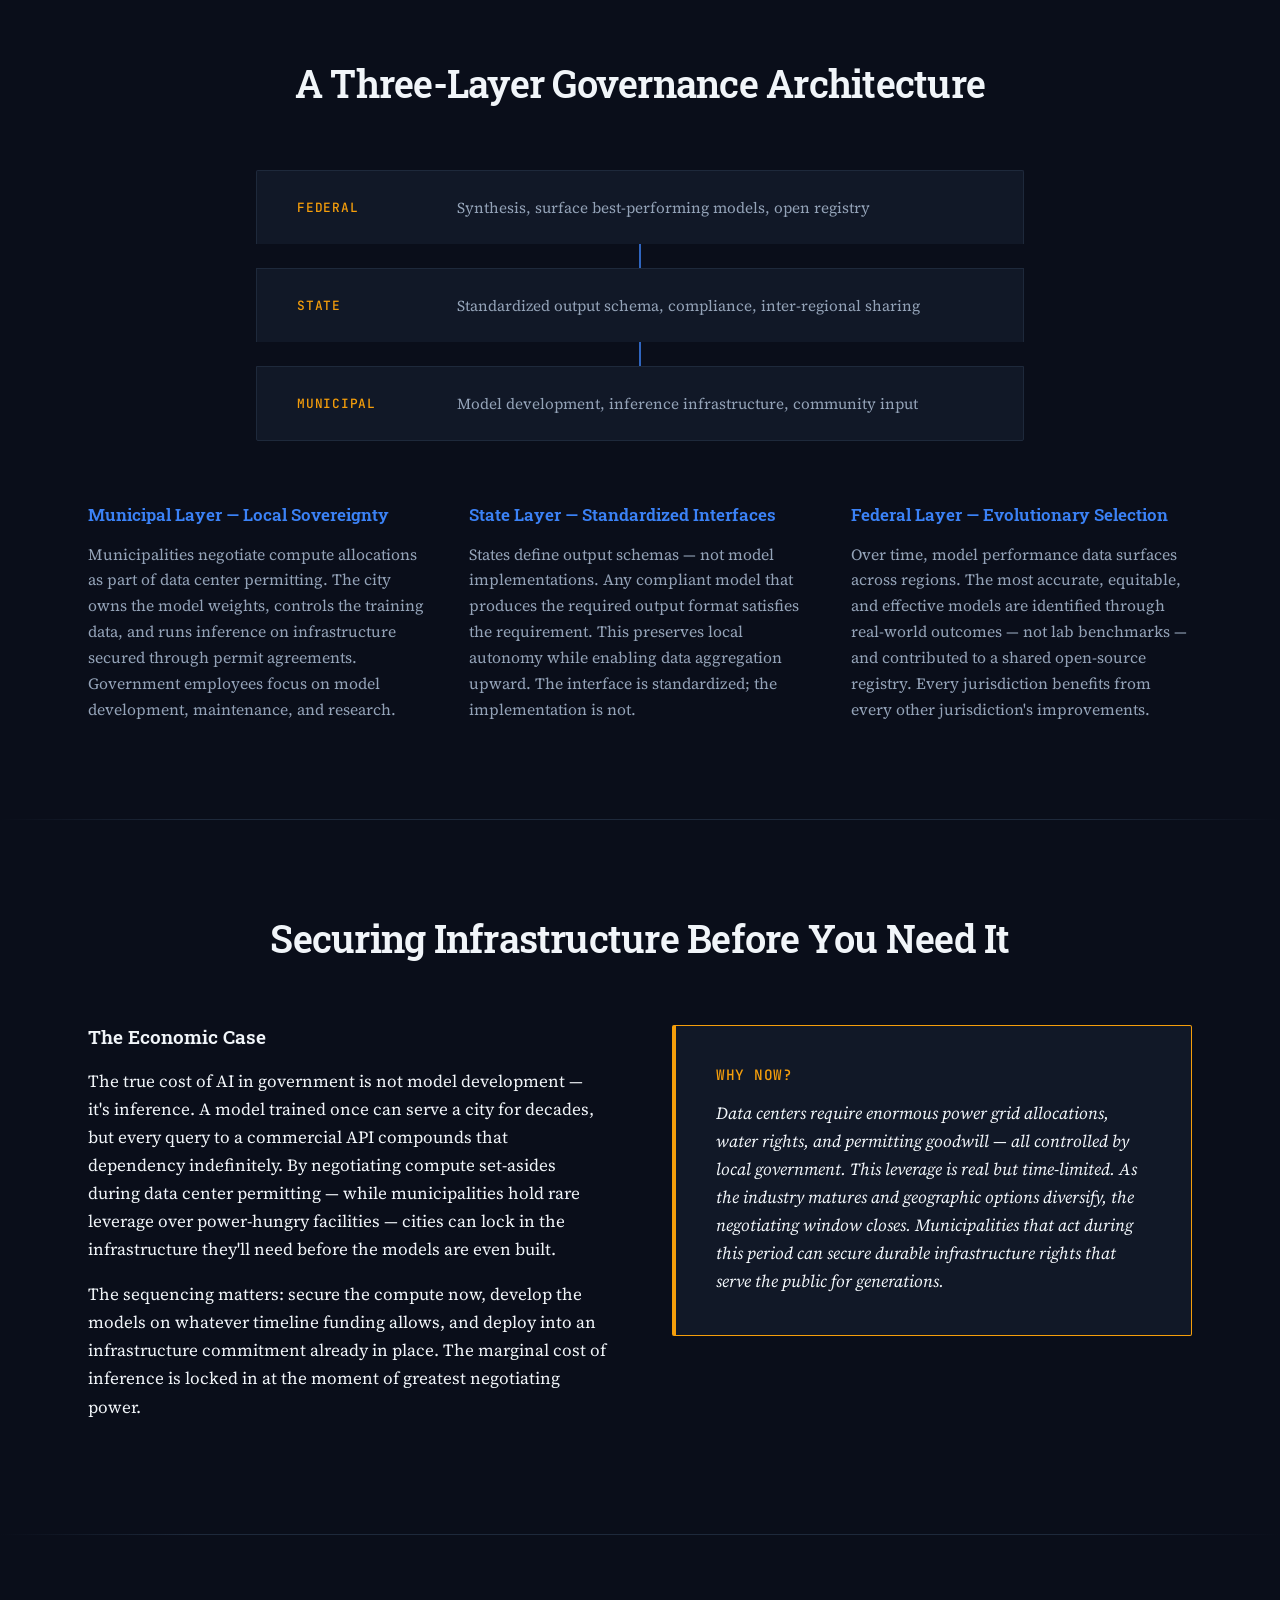
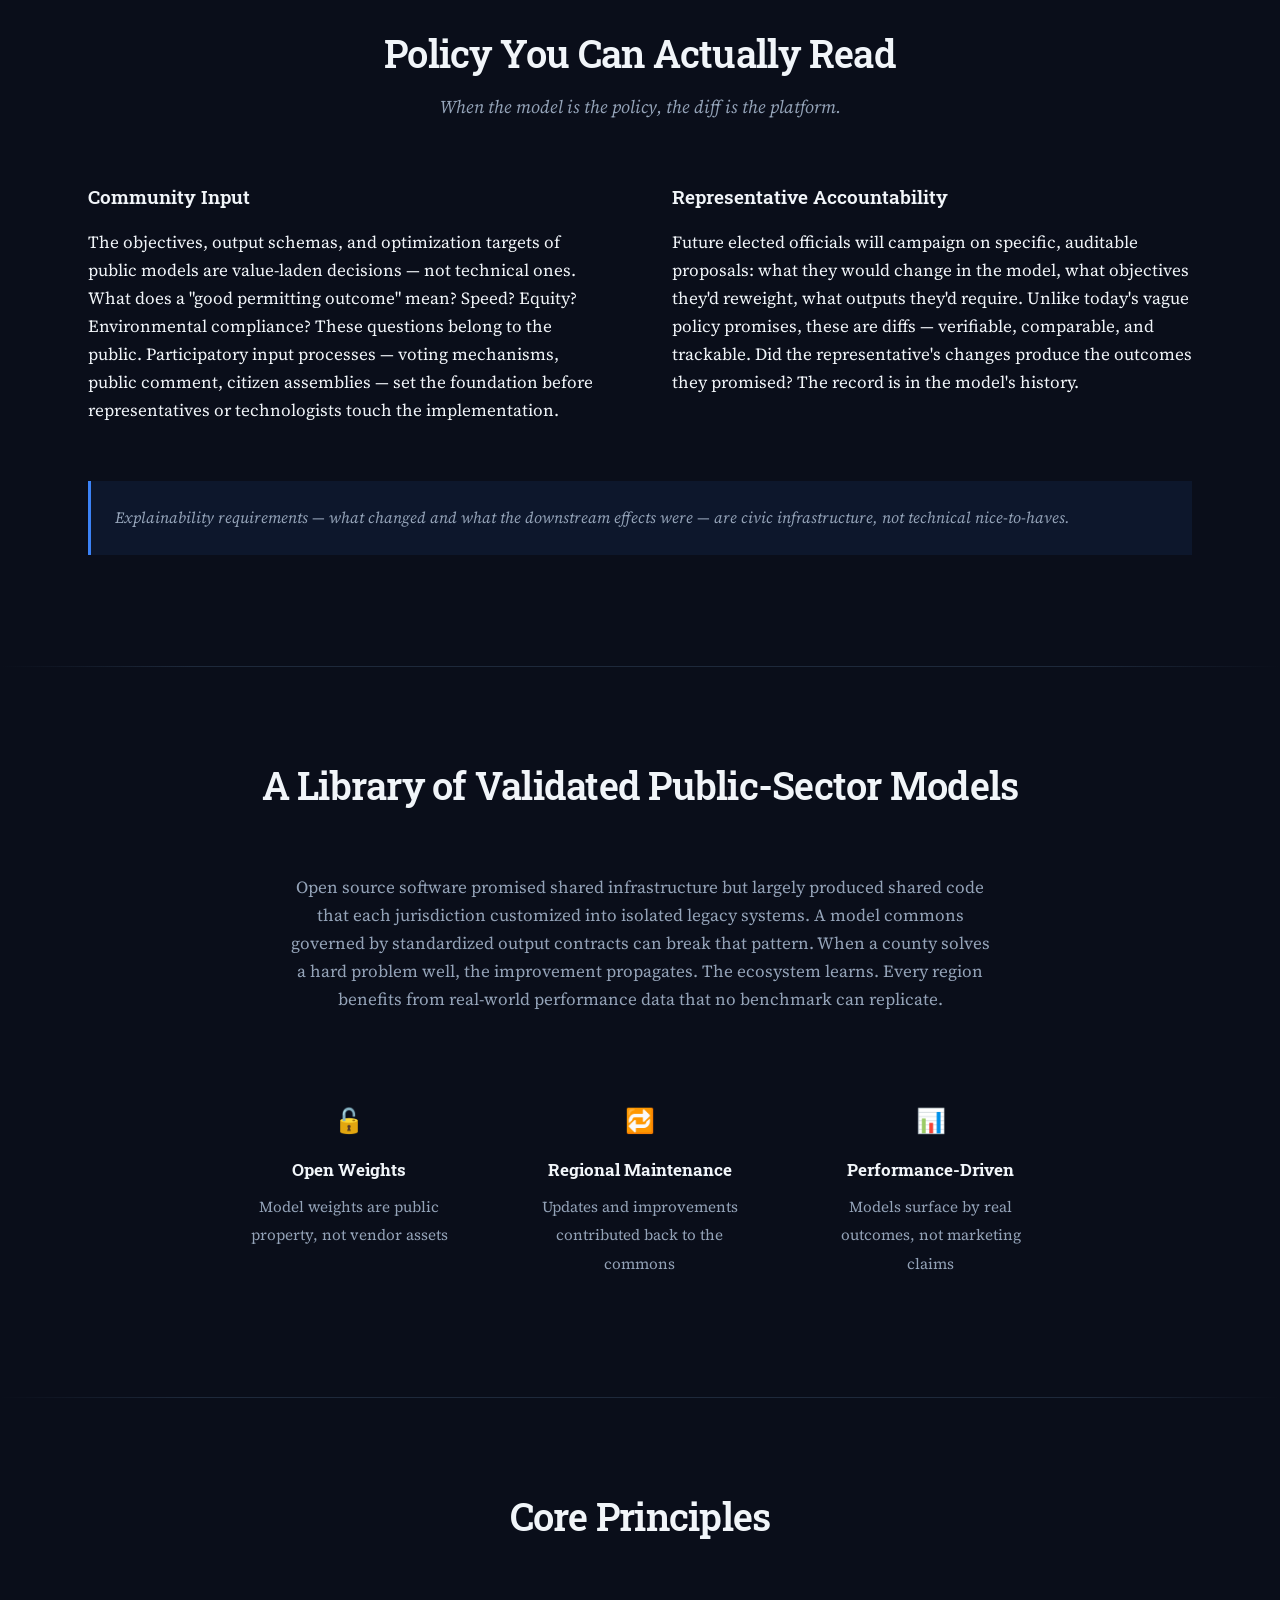
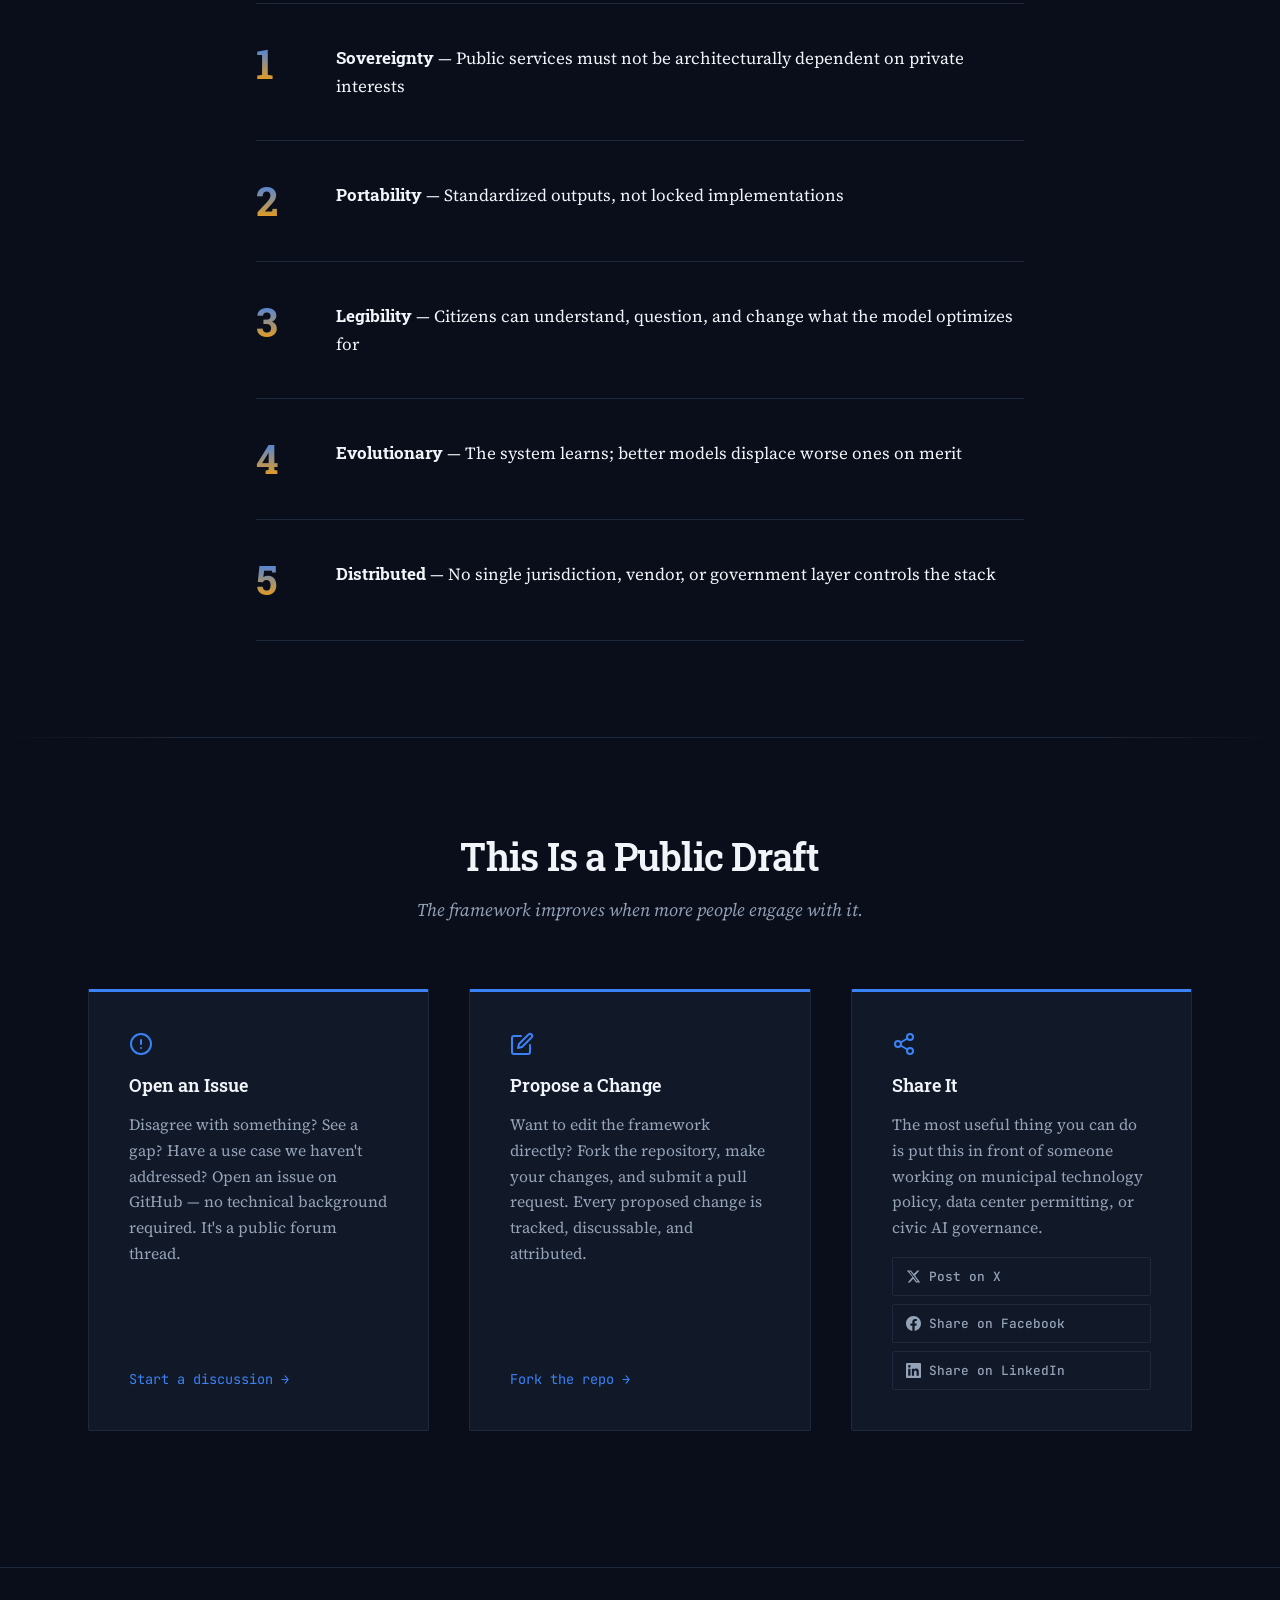
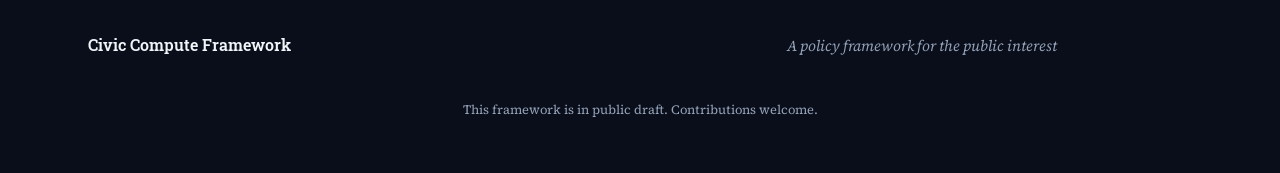
==== commit eaab1cee: "Update index.html" ====
--- a/index.html
+++ b/index.html
@@ -4,6 +4,18 @@
   <meta charset="UTF-8" />
   <meta name="viewport" content="width=device-width, initial-scale=1.0" />
   <title>Civic Compute Framework — Public Infrastructure for the AI Age</title>
+  <!-- Open Graph / Social Share -->
+  <meta property="og:type" content="website" />
+  <meta property="og:url" content="https://dicemanorama.github.io/Civic_Compute_Framework" />
+  <meta property="og:title" content="Civic Compute Framework — Public Infrastructure for the AI Age" />
+  <meta property="og:description" content="A policy framework for municipal compute rights, sovereign model governance, and accountable AI in public services." />
+  <meta property="og:image" content="https://dicemanorama.github.io/Civic_Compute_Framework/ComputeHeader.png" />
+
+  <!-- Twitter/X Card -->
+  <meta name="twitter:card" content="summary_large_image" />
+  <meta name="twitter:title" content="Civic Compute Framework — Public Infrastructure for the AI Age" />
+  <meta name="twitter:description" content="A policy framework for municipal compute rights, sovereign model governance, and accountable AI in public services." />
+  <meta name="twitter:image" content="https://dicemanorama.github.io/Civic_Compute_Framework/ComputeHeader.png" />
   <link rel="preconnect" href="https://fonts.googleapis.com" />
   <link rel="preconnect" href="https://fonts.gstatic.com" crossorigin />
   <link href="https://fonts.googleapis.com/css2?family=JetBrains+Mono:wght@400;500&family=Roboto+Slab:wght@500;600;700&family=Source+Serif+4:ital,opsz,wght@0,8..60,400;0,8..60,600;1,8..60,400&display=swap" rel="stylesheet" />
@@ -208,21 +220,53 @@
 
     /* Hero */
     .hero {
-      padding: clamp(4rem, 12vw, 7rem) 0 var(--space-2xl);
       position: relative;
       overflow: hidden;
+      min-height: clamp(420px, 60vw, 680px);
+      display: flex;
+      align-items: center;
+    }
+
+    .hero-bg {
+      position: absolute;
+      inset: 0;
+      z-index: 0;
+    }
+
+    .hero-image {
+      width: 100%;
+      height: 100%;
+      object-fit: cover;
+      object-position: center top;
+      display: block;
+    }
+
+    .hero-scrim {
+      position: absolute;
+      inset: 0;
+      background: linear-gradient(
+        105deg,
+        rgba(10, 14, 26, 0.92) 0%,
+        rgba(10, 14, 26, 0.75) 45%,
+        rgba(10, 14, 26, 0.35) 100%
+      );
+    }
+
+    .hero-content {
+      position: relative;
+      z-index: 1;
+      padding-top: var(--space-2xl);
+      padding-bottom: var(--space-2xl);
     }
 
     .hero::before {
       content: "";
       position: absolute;
       inset: 0;
-      background-color: var(--color-bg);
       background-image:
-        radial-gradient(circle at 1px 1px, rgba(148, 163, 184, 0.12) 1px, transparent 0);
+        radial-gradient(circle at 1px 1px, rgba(148, 163, 184, 0.06) 1px, transparent 0);
       background-size: 28px 28px;
-      -webkit-mask-image: linear-gradient(to bottom, black 40%, transparent 100%);
-      mask-image: linear-gradient(to bottom, black 40%, transparent 100%);
+      z-index: 1;
       pointer-events: none;
     }
 
@@ -233,9 +277,9 @@
       left: -10%;
       width: 60%;
       height: 70%;
-      background: radial-gradient(ellipse at 30% 40%, rgba(59, 130, 246, 0.08) 0%, transparent 70%);
+      background: radial-gradient(ellipse at 30% 40%, rgba(59, 130, 246, 0.07) 0%, transparent 70%);
       pointer-events: none;
-      z-index: 0;
+      z-index: 1;
     }
 
     @keyframes heroFadeUp {
@@ -251,13 +295,6 @@
 
     .hero-highlight {
       color: var(--color-accent-primary);
-      position: relative;
-    }
-
-    .hero .container {
-      position: relative;
-      z-index: 1;
-      animation: heroFadeUp 0.7s ease forwards;
     }
 
     .hero h1 {
@@ -266,6 +303,7 @@
       margin: 0 0 var(--space-md);
       letter-spacing: -0.03em;
       animation: heroFadeUp 0.7s ease 0.1s both;
+      text-shadow: 0 2px 12px rgba(0, 0, 0, 0.5);
     }
 
     .hero .lead {
@@ -282,6 +320,10 @@
       flex-wrap: wrap;
       gap: var(--space-sm);
       animation: heroFadeUp 0.7s ease 0.35s both;
+    }
+
+    .hero .container {
+      animation: heroFadeUp 0.7s ease forwards;
     }
 
     .btn {
@@ -629,6 +671,97 @@
       color: var(--color-text);
     }
 
+    /* Get Involved */
+    .involve-grid {
+      display: grid;
+      grid-template-columns: repeat(3, 1fr);
+      gap: var(--space-lg);
+    }
+
+    @media (max-width: 767px) {
+      .involve-grid {
+        grid-template-columns: 1fr;
+      }
+    }
+
+    .involve-card {
+      background: var(--color-surface);
+      border: 1px solid var(--color-border);
+      border-top: 3px solid var(--color-accent-primary);
+      padding: var(--space-lg);
+      border-radius: 2px;
+      display: flex;
+      flex-direction: column;
+      gap: var(--space-sm);
+    }
+
+    .involve-icon {
+      color: var(--color-accent-primary);
+      line-height: 1;
+    }
+
+    .involve-card h3 {
+      margin: 0;
+      font-size: 1.1rem;
+      color: var(--color-text);
+    }
+
+    .involve-card p {
+      margin: 0;
+      color: var(--color-text-muted);
+      font-size: 0.98rem;
+      flex: 1;
+    }
+
+    .involve-link {
+      font-family: var(--font-mono);
+      font-size: 0.85rem;
+      color: var(--color-accent-primary);
+      text-decoration: none;
+      margin-top: auto;
+    }
+
+    .involve-link:hover {
+      text-decoration: underline;
+    }
+
+    .share-buttons {
+      display: flex;
+      flex-direction: column;
+      gap: var(--space-xs);
+      margin-top: auto;
+    }
+
+    .share-btn {
+      display: inline-flex;
+      align-items: center;
+      gap: 0.5rem;
+      padding: 0.5rem 0.85rem;
+      font-family: var(--font-mono);
+      font-size: 0.8rem;
+      font-weight: 500;
+      border-radius: 2px;
+      text-decoration: none;
+      border: 1px solid var(--color-border);
+      color: var(--color-text-muted);
+      background: transparent;
+      transition: background 0.15s ease, color 0.15s ease, border-color 0.15s ease;
+    }
+
+    .share-btn:hover {
+      text-decoration: none;
+      color: var(--color-text);
+      border-color: var(--color-text-muted);
+    }
+
+    .share-btn svg {
+      flex-shrink: 0;
+    }
+
+    .share-x:hover     { color: #fff;     border-color: #fff; }
+    .share-fb:hover    { color: #1877f2;  border-color: #1877f2; }
+    .share-li:hover    { color: #0a66c2;  border-color: #0a66c2; }
+
     /* Footer */
     .site-footer {
       border-top: 1px solid var(--color-border);
@@ -638,7 +771,7 @@
 
     .footer-grid {
       display: grid;
-      grid-template-columns: 1fr auto 1fr;
+      grid-template-columns: 1fr 1fr;
       gap: var(--space-md);
       align-items: center;
       max-width: var(--max-content);
@@ -661,15 +794,6 @@
       text-align: center;
     }
 
-    .footer-links {
-      display: flex;
-      gap: var(--space-md);
-      justify-content: flex-end;
-      list-style: none;
-      margin: 0;
-      padding: 0;
-    }
-
     @media (max-width: 767px) {
       .footer-grid {
         grid-template-columns: 1fr;
@@ -682,19 +806,6 @@
       .footer-tagline {
         order: -1;
       }
-      .footer-links {
-        justify-content: center;
-      }
-    }
-
-    .footer-links a {
-      font-family: var(--font-mono);
-      font-size: 0.85rem;
-      color: var(--color-text-muted);
-    }
-
-    .footer-links a:hover {
-      color: var(--color-accent-primary);
     }
 
     .footer-print {
@@ -718,18 +829,27 @@
         <li><a href="#accountability">Accountability</a></li>
         <li><a href="#commons">Commons</a></li>
         <li><a href="#principles">Principles</a></li>
+        <li><a href="#involve">Get Involved</a></li>
       </ul>
     </nav>
   </header>
 
   <main id="main">
     <header class="hero" id="hero">
-      <div class="container">
+      <div class="hero-bg">
+        <img
+          src="ComputeHeader.png"
+          alt=""
+          class="hero-image"
+          aria-hidden="true"
+        />
+        <div class="hero-scrim" aria-hidden="true"></div>
+      </div>
+      <div class="container hero-content">
         <h1>Public <span class="hero-highlight">Infrastructure</span> for the AI Age</h1>
         <p class="lead">A framework for municipal compute rights, sovereign model governance, and accountable AI policy.</p>
         <div class="hero-actions">
           <a class="btn btn-primary" href="#framework">Read the Framework</a>
-          <a class="btn btn-secondary" href="#">View on GitHub</a>
         </div>
       </div>
     </header>
@@ -737,8 +857,8 @@
     <div class="stats-bar">
       <div class="stats-inner container">
         <div class="stat-item">
-          <span class="stat-num">$28B+</span>
-          <span class="stat-label">Data center investment announced in 2024</span>
+          <span class="stat-num">$630B+</span>
+          <span class="stat-label">Hyperscaler capex projected for 2026 (mostly AI data centers)</span>
         </div>
         <div class="stat-item">
           <span class="stat-num">~40%</span>
@@ -907,17 +1027,68 @@
         </ol>
       </div>
     </section>
+
+    <hr class="section-rule" />
+
+    <section id="involve" aria-labelledby="involve-heading">
+      <div class="container">
+        <header class="section-header reveal">
+          <h2 id="involve-heading">This Is a Public Draft</h2>
+          <p class="subhead">The framework improves when more people engage with it.</p>
+        </header>
+        <div class="involve-grid">
+          <article class="involve-card reveal">
+            <div class="involve-icon" aria-hidden="true">
+              <svg width="24" height="24" viewBox="0 0 24 24" fill="none" stroke="currentColor" stroke-width="2" stroke-linecap="round" stroke-linejoin="round"><circle cx="12" cy="12" r="10"/><line x1="12" y1="8" x2="12" y2="12"/><line x1="12" y1="16" x2="12.01" y2="16"/></svg>
+            </div>
+            <h3>Open an Issue</h3>
+            <p>Disagree with something? See a gap? Have a use case we haven't addressed? Open an issue on GitHub — no technical background required. It's a public forum thread.</p>
+            <a class="involve-link" href="https://github.com/dicemanorama/Civic_Compute_Framework/issues" target="_blank" rel="noopener">Start a discussion →</a>
+          </article>
+          <article class="involve-card reveal">
+            <div class="involve-icon" aria-hidden="true">
+              <svg width="24" height="24" viewBox="0 0 24 24" fill="none" stroke="currentColor" stroke-width="2" stroke-linecap="round" stroke-linejoin="round"><path d="M11 4H4a2 2 0 0 0-2 2v14a2 2 0 0 0 2 2h14a2 2 0 0 0 2-2v-7"/><path d="M18.5 2.5a2.121 2.121 0 0 1 3 3L12 15l-4 1 1-4 9.5-9.5z"/></svg>
+            </div>
+            <h3>Propose a Change</h3>
+            <p>Want to edit the framework directly? Fork the repository, make your changes, and submit a pull request. Every proposed change is tracked, discussable, and attributed.</p>
+            <a class="involve-link" href="https://github.com/dicemanorama/Civic_Compute_Framework/fork" target="_blank" rel="noopener">Fork the repo →</a>
+          </article>
+          <article class="involve-card reveal">
+            <div class="involve-icon" aria-hidden="true">
+              <svg width="24" height="24" viewBox="0 0 24 24" fill="none" stroke="currentColor" stroke-width="2" stroke-linecap="round" stroke-linejoin="round"><circle cx="18" cy="5" r="3"/><circle cx="6" cy="12" r="3"/><circle cx="18" cy="19" r="3"/><line x1="8.59" y1="13.51" x2="15.42" y2="17.49"/><line x1="15.41" y1="6.51" x2="8.59" y2="10.49"/></svg>
+            </div>
+            <h3>Share It</h3>
+            <p>The most useful thing you can do is put this in front of someone working on municipal technology policy, data center permitting, or civic AI governance.</p>
+            <div class="share-buttons">
+              <a class="share-btn share-x"
+                 href="https://twitter.com/intent/tweet?text=A+policy+framework+for+municipal+compute+rights%2C+sovereign+model+governance%2C+and+accountable+AI+in+public+services.&url=https%3A%2F%2Fdicemanorama.github.io%2FCivic_Compute_Framework"
+                 target="_blank" rel="noopener" aria-label="Share on X">
+                <svg width="15" height="15" viewBox="0 0 24 24" fill="currentColor"><path d="M18.244 2.25h3.308l-7.227 8.26 8.502 11.24H16.17l-4.714-6.231-5.401 6.231H2.747l7.73-8.835L1.254 2.25H8.08l4.261 5.632 5.903-5.632zm-1.161 17.52h1.833L7.084 4.126H5.117z"/></svg>
+                Post on X
+              </a>
+              <a class="share-btn share-fb"
+                 href="https://www.facebook.com/sharer/sharer.php?u=https%3A%2F%2Fdicemanorama.github.io%2FCivic_Compute_Framework"
+                 target="_blank" rel="noopener" aria-label="Share on Facebook">
+                <svg width="15" height="15" viewBox="0 0 24 24" fill="currentColor"><path d="M24 12.073c0-6.627-5.373-12-12-12s-12 5.373-12 12c0 5.99 4.388 10.954 10.125 11.854v-8.385H7.078v-3.47h3.047V9.43c0-3.007 1.792-4.669 4.533-4.669 1.312 0 2.686.235 2.686.235v2.953H15.83c-1.491 0-1.956.925-1.956 1.874v2.25h3.328l-.532 3.47h-2.796v8.385C19.612 23.027 24 18.062 24 12.073z"/></svg>
+                Share on Facebook
+              </a>
+              <a class="share-btn share-li"
+                 href="https://www.linkedin.com/sharing/share-offsite/?url=https%3A%2F%2Fdicemanorama.github.io%2FCivic_Compute_Framework"
+                 target="_blank" rel="noopener" aria-label="Share on LinkedIn">
+                <svg width="15" height="15" viewBox="0 0 24 24" fill="currentColor"><path d="M20.447 20.452h-3.554v-5.569c0-1.328-.027-3.037-1.852-3.037-1.853 0-2.136 1.445-2.136 2.939v5.667H9.351V9h3.414v1.561h.046c.477-.9 1.637-1.85 3.37-1.85 3.601 0 4.267 2.37 4.267 5.455v6.286zM5.337 7.433a2.062 2.062 0 0 1-2.063-2.065 2.064 2.064 0 1 1 2.063 2.065zm1.782 13.019H3.555V9h3.564v11.452zM22.225 0H1.771C.792 0 0 .774 0 1.729v20.542C0 23.227.792 24 1.771 24h20.451C23.2 24 24 23.227 24 22.271V1.729C24 .774 23.2 0 22.222 0h.003z"/></svg>
+                Share on LinkedIn
+              </a>
+            </div>
+          </article>
+        </div>
+      </div>
+    </section>
   </main>
 
   <footer class="site-footer">
     <div class="footer-grid">
       <p class="footer-title">Civic Compute Framework</p>
       <p class="footer-tagline">A policy framework for the public interest</p>
-      <ul class="footer-links">
-        <li><a href="#">About</a></li>
-        <li><a href="#">GitHub</a></li>
-        <li><a href="#">Contact</a></li>
-      </ul>
     </div>
     <p class="footer-print">This framework is in public draft. Contributions welcome.</p>
   </footer>
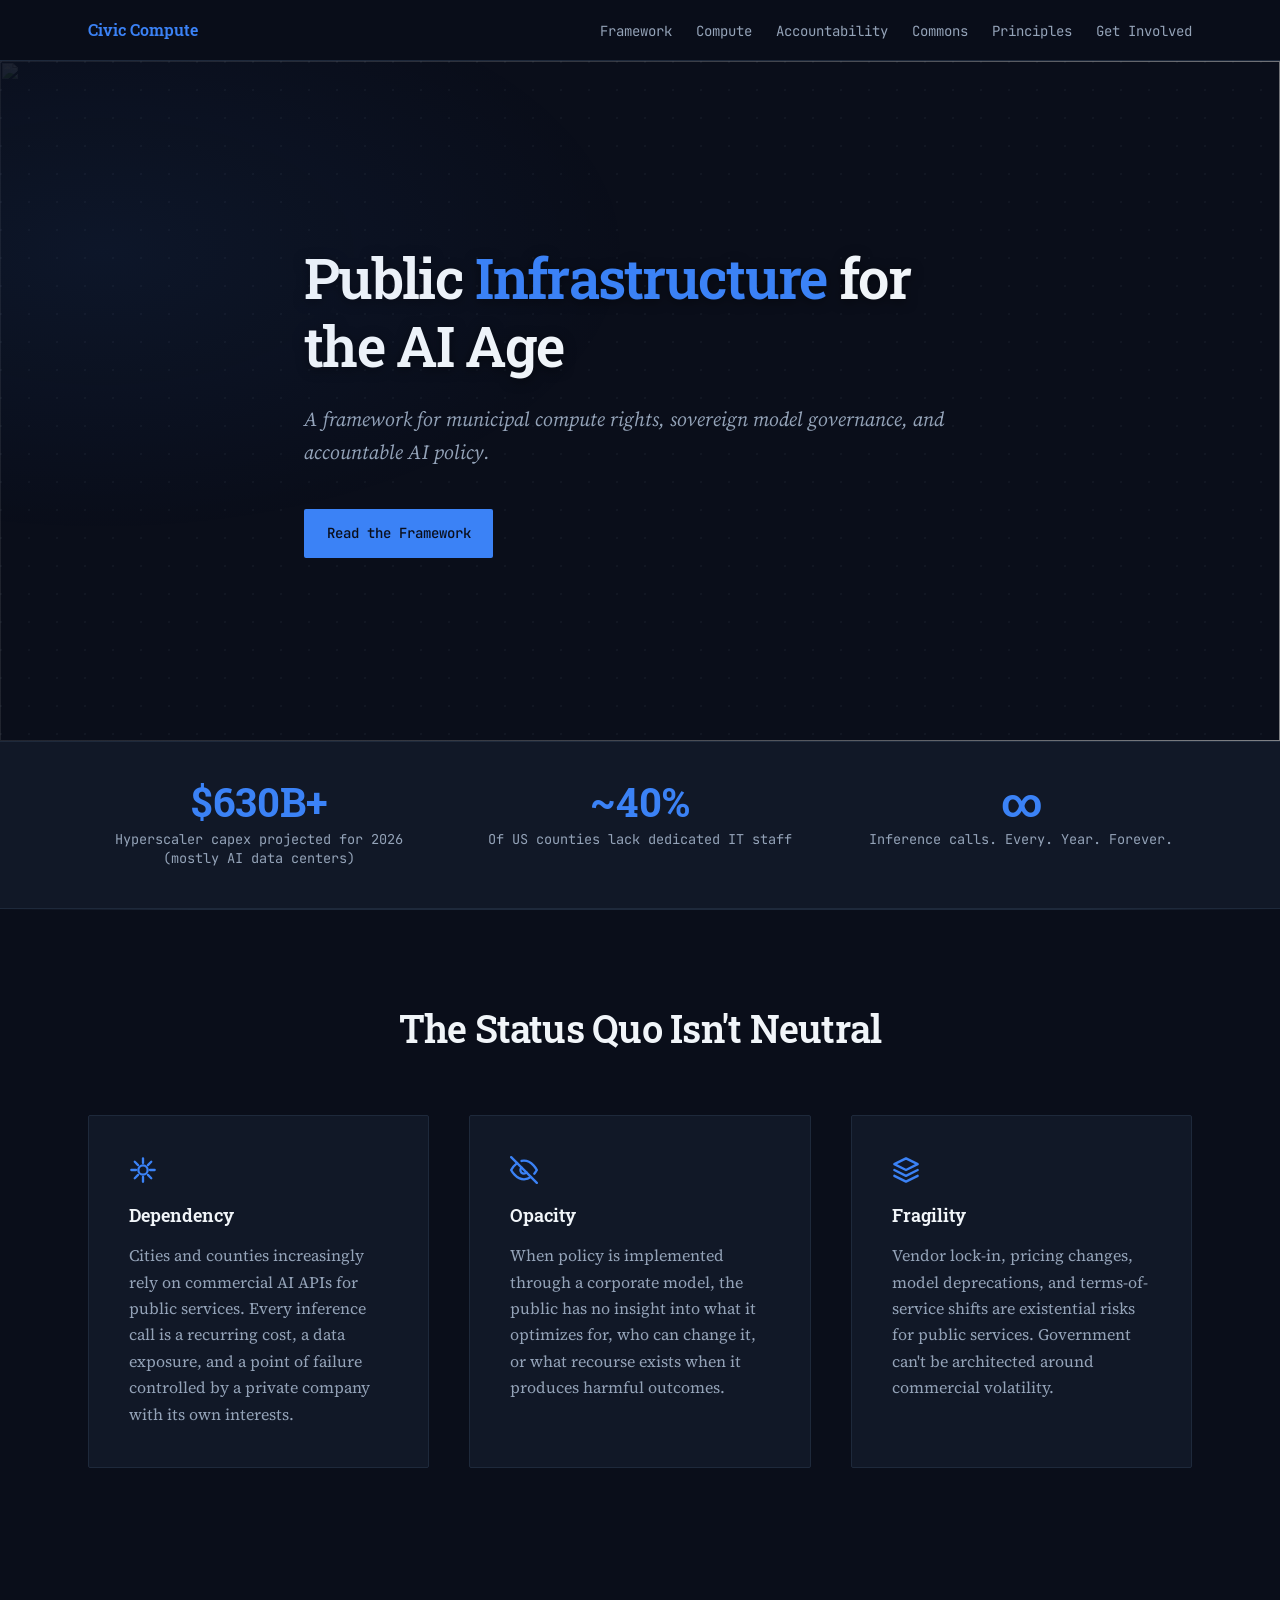
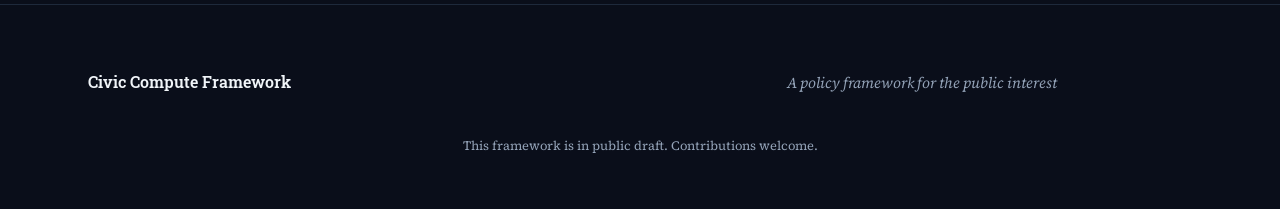
==== commit e44fa06a: "Add files via upload" ====
--- a/index.html
+++ b/index.html
@@ -1,1150 +1,116 @@
-<!DOCTYPE html>
-<html lang="en">
-<head>
-  <meta charset="UTF-8" />
-  <meta name="viewport" content="width=device-width, initial-scale=1.0" />
-  <title>Civic Compute Framework — Public Infrastructure for the AI Age</title>
-  <!-- Open Graph / Social Share -->
-  <meta property="og:type" content="website" />
-  <meta property="og:url" content="https://dicemanorama.github.io/Civic_Compute_Framework" />
-  <meta property="og:title" content="Civic Compute Framework — Public Infrastructure for the AI Age" />
-  <meta property="og:description" content="A policy framework for municipal compute rights, sovereign model governance, and accountable AI in public services." />
-  <meta property="og:image" content="https://dicemanorama.github.io/Civic_Compute_Framework/ComputeHeader.png" />
-
-  <!-- Twitter/X Card -->
-  <meta name="twitter:card" content="summary_large_image" />
-  <meta name="twitter:title" content="Civic Compute Framework — Public Infrastructure for the AI Age" />
-  <meta name="twitter:description" content="A policy framework for municipal compute rights, sovereign model governance, and accountable AI in public services." />
-  <meta name="twitter:image" content="https://dicemanorama.github.io/Civic_Compute_Framework/ComputeHeader.png" />
-  <link rel="preconnect" href="https://fonts.googleapis.com" />
-  <link rel="preconnect" href="https://fonts.gstatic.com" crossorigin />
-  <link href="https://fonts.googleapis.com/css2?family=JetBrains+Mono:wght@400;500&family=Roboto+Slab:wght@500;600;700&family=Source+Serif+4:ital,opsz,wght@0,8..60,400;0,8..60,600;1,8..60,400&display=swap" rel="stylesheet" />
-  <style>
-    :root {
-      --color-bg: #0a0e1a;
-      --color-surface: #111827;
-      --color-accent-primary: #3b82f6;
-      --color-accent-secondary: #f59e0b;
-      --color-text: #f1f5f9;
-      --color-text-muted: #94a3b8;
-      --color-border: #1e293b;
-      --space-xs: 0.5rem;
-      --space-sm: 1rem;
-      --space-md: 1.5rem;
-      --space-lg: 2.5rem;
-      --space-xl: 4rem;
-      --space-2xl: 6rem;
-      --font-display: "Roboto Slab", "Georgia", serif;
-      --font-body: "Source Serif 4", "Georgia", serif;
-      --font-mono: "JetBrains Mono", ui-monospace, monospace;
-      --max-content: 72rem;
-      --nav-height: 3.5rem;
-    }
-
-    *,
-    *::before,
-    *::after {
-      box-sizing: border-box;
-    }
-
-    html {
-      scroll-behavior: smooth;
-    }
-
-    body {
-      margin: 0;
-      background: var(--color-bg);
-      color: var(--color-text);
-      font-family: var(--font-body);
-      font-size: 1.0625rem;
-      line-height: 1.65;
-    }
-
-    h1, h2, h3, h4 {
-      font-family: var(--font-display);
-      font-weight: 600;
-      line-height: 1.2;
-    }
-
-    a {
-      color: var(--color-accent-primary);
-      text-decoration: none;
-    }
-
-    a:hover {
-      text-decoration: underline;
-    }
-
-    .skip-link {
-      position: absolute;
-      left: -9999px;
-      z-index: 200;
-      padding: var(--space-sm) var(--space-md);
-      background: var(--color-accent-primary);
-      color: var(--color-bg);
-    }
-
-    .skip-link:focus {
-      left: var(--space-sm);
-      top: var(--space-sm);
-    }
-
-    /* Nav */
-    .site-header {
-      position: sticky;
-      top: 0;
-      z-index: 100;
-      background: rgba(10, 14, 26, 0.92);
-      backdrop-filter: blur(10px);
-      border-bottom: 1px solid var(--color-border);
-    }
-
-    .nav-inner {
-      max-width: var(--max-content);
-      margin: 0 auto;
-      padding: var(--space-sm) var(--space-md);
-      display: flex;
-      align-items: center;
-      justify-content: space-between;
-      gap: var(--space-md);
-      min-height: var(--nav-height);
-    }
-
-    .nav-brand {
-      font-family: var(--font-display);
-      font-weight: 600;
-      font-size: 1rem;
-      color: var(--color-text);
-      white-space: nowrap;
-    }
-
-    .nav-brand:hover {
-      color: var(--color-accent-primary);
-      text-decoration: none;
-    }
-
-    .site-header a.nav-brand.is-active {
-      color: var(--color-accent-primary);
-      border-bottom: none;
-    }
-
-    .nav-links {
-      display: flex;
-      flex-wrap: wrap;
-      gap: var(--space-xs) var(--space-md);
-      list-style: none;
-      margin: 0;
-      padding: 0;
-      justify-content: flex-end;
-    }
-
-    .nav-links a {
-      font-size: 0.875rem;
-      font-family: var(--font-mono);
-      color: var(--color-text-muted);
-      text-decoration: none;
-      padding: var(--space-xs) 0;
-      border-bottom: 2px solid transparent;
-      transition: color 0.15s ease, border-color 0.15s ease;
-    }
-
-    .nav-links a:hover {
-      color: var(--color-text);
-      text-decoration: none;
-    }
-
-    .nav-links a.is-active {
-      color: var(--color-accent-primary);
-      border-bottom-color: var(--color-accent-primary);
-    }
-
-    @media (max-width: 767px) {
-      .nav-inner {
-        flex-direction: column;
-        align-items: flex-start;
-      }
-      .nav-links {
-        width: 100%;
-        justify-content: flex-start;
-      }
-    }
-
-    /* Layout helpers */
-    .container {
-      max-width: var(--max-content);
-      margin: 0 auto;
-      padding: 0 var(--space-md);
-    }
-
-    .section-header {
-      text-align: center;
-      margin-bottom: var(--space-xl);
-    }
-
-    .section-header h2 {
-      font-size: clamp(1.75rem, 4vw, 2.35rem);
-      margin: 0 0 var(--space-sm);
-      letter-spacing: -0.02em;
-    }
-
-    .section-header .subhead {
-      font-style: italic;
-      color: var(--color-text-muted);
-      font-size: 1.125rem;
-      max-width: 36rem;
-      margin: 0 auto;
-    }
-
-    hr.section-rule {
-      border: none;
-      height: 1px;
-      background: linear-gradient(90deg, transparent, var(--color-border) 15%, var(--color-border) 85%, transparent);
-      margin: 0;
-    }
-
-    section {
-      padding: var(--space-2xl) 0;
-    }
-
-    /* Scroll animations */
-    .reveal {
-      opacity: 0;
-      transform: translateY(1.25rem);
-      transition: opacity 0.55s ease, transform 0.55s ease;
-    }
-
-    .reveal.is-visible {
-      opacity: 1;
-      transform: translateY(0);
-    }
-
-    /* Hero */
-    .hero {
-      position: relative;
-      overflow: hidden;
-      min-height: clamp(420px, 60vw, 680px);
-      display: flex;
-      align-items: center;
-    }
-
-    .hero-bg {
-      position: absolute;
-      inset: 0;
-      z-index: 0;
-    }
-
-    .hero-image {
-      width: 100%;
-      height: 100%;
-      object-fit: cover;
-      object-position: center top;
-      display: block;
-    }
-
-    .hero-scrim {
-      position: absolute;
-      inset: 0;
-      background: linear-gradient(
-        105deg,
-        rgba(10, 14, 26, 0.92) 0%,
-        rgba(10, 14, 26, 0.75) 45%,
-        rgba(10, 14, 26, 0.35) 100%
-      );
-    }
-
-    .hero-content {
-      position: relative;
-      z-index: 1;
-      padding-top: var(--space-2xl);
-      padding-bottom: var(--space-2xl);
-    }
-
-    .hero::before {
-      content: "";
-      position: absolute;
-      inset: 0;
-      background-image:
-        radial-gradient(circle at 1px 1px, rgba(148, 163, 184, 0.06) 1px, transparent 0);
-      background-size: 28px 28px;
-      z-index: 1;
-      pointer-events: none;
-    }
-
-    .hero::after {
-      content: "";
-      position: absolute;
-      top: 0;
-      left: -10%;
-      width: 60%;
-      height: 70%;
-      background: radial-gradient(ellipse at 30% 40%, rgba(59, 130, 246, 0.07) 0%, transparent 70%);
-      pointer-events: none;
-      z-index: 1;
-    }
-
-    @keyframes heroFadeUp {
-      from {
-        opacity: 0;
-        transform: translateY(1.5rem);
-      }
-      to {
-        opacity: 1;
-        transform: translateY(0);
-      }
-    }
-
-    .hero-highlight {
-      color: var(--color-accent-primary);
-    }
-
-    .hero h1 {
-      font-size: clamp(2.25rem, 6vw, 3.5rem);
-      max-width: 20ch;
-      margin: 0 0 var(--space-md);
-      letter-spacing: -0.03em;
-      animation: heroFadeUp 0.7s ease 0.1s both;
-      text-shadow: 0 2px 12px rgba(0, 0, 0, 0.5);
-    }
-
-    .hero .lead {
-      font-size: 1.25rem;
-      color: var(--color-text-muted);
-      font-style: italic;
-      max-width: 42rem;
-      margin: 0 0 var(--space-lg);
-      animation: heroFadeUp 0.7s ease 0.2s both;
-    }
-
-    .hero-actions {
-      display: flex;
-      flex-wrap: wrap;
-      gap: var(--space-sm);
-      animation: heroFadeUp 0.7s ease 0.35s both;
-    }
-
-    .hero .container {
-      animation: heroFadeUp 0.7s ease forwards;
-    }
-
-    .btn {
-      display: inline-flex;
-      align-items: center;
-      justify-content: center;
-      padding: 0.75rem 1.35rem;
-      font-family: var(--font-mono);
-      font-size: 0.875rem;
-      font-weight: 500;
-      border-radius: 2px;
-      cursor: pointer;
-      border: 1px solid transparent;
-      transition: background 0.15s ease, color 0.15s ease, border-color 0.15s ease;
-    }
-
-    .btn-primary {
-      background: var(--color-accent-primary);
-      color: var(--color-bg);
-    }
-
-    .btn-primary:hover {
-      background: #2563eb;
-      text-decoration: none;
-    }
-
-    .btn-secondary {
-      background: transparent;
-      color: var(--color-accent-secondary);
-      border-color: var(--color-accent-secondary);
-    }
-
-    .btn-secondary:hover {
-      background: rgba(245, 158, 11, 0.1);
-      text-decoration: none;
-    }
-
-    .stats-bar {
-      background: var(--color-surface);
-      border-top: 1px solid var(--color-border);
-      border-bottom: 1px solid var(--color-border);
-      padding: var(--space-lg) 0;
-    }
-
-    .stats-bar .container,
-    .stats-bar > .stats-inner {
-      max-width: var(--max-content);
-      margin: 0 auto;
-      padding: 0 var(--space-md);
-      display: grid;
-      grid-template-columns: repeat(3, 1fr);
-      gap: var(--space-lg);
-      text-align: center;
-    }
-
-    .stat-item {
-      display: flex;
-      flex-direction: column;
-      gap: var(--space-xs);
-    }
-
-    .stat-num {
-      font-family: var(--font-display);
-      font-size: clamp(1.75rem, 4vw, 2.5rem);
-      font-weight: 700;
-      color: var(--color-accent-primary);
-      line-height: 1;
-    }
-
-    .stat-label {
-      font-size: 0.85rem;
-      color: var(--color-text-muted);
-      font-family: var(--font-mono);
-      line-height: 1.4;
-    }
-
-    @media (max-width: 767px) {
-      .stats-bar > .stats-inner {
-        grid-template-columns: 1fr;
-        gap: var(--space-md);
-      }
-    }
-
-    /* Problem cards */
-    .card-grid {
-      display: grid;
-      grid-template-columns: repeat(3, 1fr);
-      gap: var(--space-lg);
-    }
-
-    @media (max-width: 767px) {
-      .card-grid {
-        grid-template-columns: 1fr;
-      }
-    }
-
-    .problem-card {
-      background: var(--color-surface);
-      border: 1px solid var(--color-border);
-      padding: var(--space-lg);
-      border-radius: 2px;
-    }
-
-    .problem-card .icon {
-      font-size: 1.75rem;
-      line-height: 1;
-      margin-bottom: var(--space-sm);
-      color: var(--color-accent-primary);
-    }
-
-    .problem-card h3 {
-      margin: 0 0 var(--space-sm);
-      font-size: 1.15rem;
-      color: var(--color-text);
-    }
-
-    .problem-card p {
-      margin: 0;
-      color: var(--color-text-muted);
-      font-size: 1rem;
-    }
-
-    /* Framework layers */
-    .layer-stack {
-      display: flex;
-      flex-direction: column;
-      gap: 0;
-      margin-bottom: var(--space-xl);
-      max-width: 48rem;
-      margin-left: auto;
-      margin-right: auto;
-    }
-
-    .layer {
-      display: grid;
-      grid-template-columns: 8.5rem 1fr;
-      gap: var(--space-md);
-      align-items: center;
-      padding: var(--space-md) var(--space-lg);
-      background: var(--color-surface);
-      border: 1px solid var(--color-border);
-      border-bottom: none;
-      position: relative;
-    }
-
-    .layer:first-child {
-      border-radius: 2px 2px 0 0;
-    }
-
-    .layer:last-child {
-      border-bottom: 1px solid var(--color-border);
-      border-radius: 0 0 2px 2px;
-    }
-
-    .layer-label {
-      font-family: var(--font-mono);
-      font-size: 0.8rem;
-      font-weight: 500;
-      color: var(--color-accent-secondary);
-      text-transform: uppercase;
-      letter-spacing: 0.06em;
-    }
-
-    .layer-desc {
-      margin: 0;
-      font-size: 0.95rem;
-      color: var(--color-text-muted);
-    }
-
-    .layer-connector {
-      height: 1.5rem;
-      width: 2px;
-      background: var(--color-accent-primary);
-      margin: 0 auto;
-      opacity: 0.75;
-      flex-shrink: 0;
-    }
-
-    @media (max-width: 767px) {
-      .layer {
-        grid-template-columns: 1fr;
-        gap: var(--space-xs);
-      }
-    }
-
-    .framework-prose {
-      display: grid;
-      grid-template-columns: repeat(3, 1fr);
-      gap: var(--space-lg);
-    }
-
-    @media (max-width: 767px) {
-      .framework-prose {
-        grid-template-columns: 1fr;
-      }
-    }
-
-    .framework-prose h3 {
-      font-size: 1.05rem;
-      color: var(--color-accent-primary);
-      margin: 0 0 var(--space-sm);
-    }
-
-    .framework-prose p {
-      margin: 0;
-      color: var(--color-text-muted);
-      font-size: 0.98rem;
-    }
-
-    /* Two column */
-    .two-col {
-      display: grid;
-      grid-template-columns: 1fr 1fr;
-      gap: var(--space-xl);
-      align-items: start;
-    }
-
-    @media (max-width: 767px) {
-      .two-col {
-        grid-template-columns: 1fr;
-      }
-    }
-
-    .two-col h3 {
-      margin-top: 0;
-      font-size: 1.2rem;
-    }
-
-    .callout-box {
-      background: var(--color-surface);
-      border: 1px solid var(--color-accent-secondary);
-      border-left-width: 4px;
-      padding: var(--space-lg);
-      border-radius: 2px;
-    }
-
-    .callout-box h4 {
-      margin: 0 0 var(--space-sm);
-      font-family: var(--font-mono);
-      font-size: 0.9rem;
-      font-weight: 500;
-      color: var(--color-accent-secondary);
-      text-transform: uppercase;
-      letter-spacing: 0.04em;
-    }
-
-    .callout-box blockquote {
-      margin: 0;
-      font-style: italic;
-      color: var(--color-text);
-    }
-
-    .inline-callout {
-      margin-top: var(--space-lg);
-      padding: var(--space-md);
-      background: rgba(59, 130, 246, 0.08);
-      border-left: 3px solid var(--color-accent-primary);
-      font-style: italic;
-      color: var(--color-text-muted);
-      font-size: 0.98rem;
-    }
-
-    /* Commons */
-    .commons-body {
-      text-align: center;
-      max-width: 44rem;
-      margin: 0 auto var(--space-xl);
-      color: var(--color-text-muted);
-    }
-
-    .feature-row {
-      display: grid;
-      grid-template-columns: repeat(3, 1fr);
-      gap: var(--space-lg);
-      max-width: 52rem;
-      margin: 0 auto;
-    }
-
-    @media (max-width: 767px) {
-      .feature-row {
-        grid-template-columns: 1fr;
-      }
-    }
-
-    .feature-item {
-      text-align: center;
-      padding: var(--space-md);
-    }
-
-    .feature-item .emoji {
-      font-size: 1.5rem;
-      display: block;
-      margin-bottom: var(--space-sm);
-    }
-
-    .feature-item strong {
-      font-family: var(--font-display);
-      display: block;
-      margin-bottom: var(--space-xs);
-      color: var(--color-text);
-    }
-
-    .feature-item span {
-      font-size: 0.95rem;
-      color: var(--color-text-muted);
-    }
-
-    /* Principles */
-    .principles-list {
-      list-style: none;
-      padding: 0;
-      margin: 0;
-      max-width: 48rem;
-      margin-left: auto;
-      margin-right: auto;
-    }
-
-    .principles-list li {
-      display: grid;
-      grid-template-columns: 3.5rem 1fr;
-      gap: var(--space-md);
-      align-items: start;
-      padding: var(--space-lg) 0;
-      border-bottom: 1px solid var(--color-border);
-    }
-
-    .principles-list li:first-child {
-      border-top: 1px solid var(--color-border);
-    }
-
-    .principle-num {
-      font-family: var(--font-display);
-      font-size: 2.5rem;
-      font-weight: 700;
-      line-height: 1;
-      font-variant-numeric: tabular-nums;
-      background: linear-gradient(180deg, var(--color-accent-primary), var(--color-accent-secondary));
-      -webkit-background-clip: text;
-      background-clip: text;
-      color: transparent;
-    }
-
-    .principles-list strong {
-      font-family: var(--font-display);
-      color: var(--color-text);
-    }
-
-    /* Get Involved */
-    .involve-grid {
-      display: grid;
-      grid-template-columns: repeat(3, 1fr);
-      gap: var(--space-lg);
-    }
-
-    @media (max-width: 767px) {
-      .involve-grid {
-        grid-template-columns: 1fr;
-      }
-    }
-
-    .involve-card {
-      background: var(--color-surface);
-      border: 1px solid var(--color-border);
-      border-top: 3px solid var(--color-accent-primary);
-      padding: var(--space-lg);
-      border-radius: 2px;
-      display: flex;
-      flex-direction: column;
-      gap: var(--space-sm);
-    }
-
-    .involve-icon {
-      color: var(--color-accent-primary);
-      line-height: 1;
-    }
-
-    .involve-card h3 {
-      margin: 0;
-      font-size: 1.1rem;
-      color: var(--color-text);
-    }
-
-    .involve-card p {
-      margin: 0;
-      color: var(--color-text-muted);
-      font-size: 0.98rem;
-      flex: 1;
-    }
-
-    .involve-link {
-      font-family: var(--font-mono);
-      font-size: 0.85rem;
-      color: var(--color-accent-primary);
-      text-decoration: none;
-      margin-top: auto;
-    }
-
-    .involve-link:hover {
-      text-decoration: underline;
-    }
-
-    .share-buttons {
-      display: flex;
-      flex-direction: column;
-      gap: var(--space-xs);
-      margin-top: auto;
-    }
-
-    .share-btn {
-      display: inline-flex;
-      align-items: center;
-      gap: 0.5rem;
-      padding: 0.5rem 0.85rem;
-      font-family: var(--font-mono);
-      font-size: 0.8rem;
-      font-weight: 500;
-      border-radius: 2px;
-      text-decoration: none;
-      border: 1px solid var(--color-border);
-      color: var(--color-text-muted);
-      background: transparent;
-      transition: background 0.15s ease, color 0.15s ease, border-color 0.15s ease;
-    }
-
-    .share-btn:hover {
-      text-decoration: none;
-      color: var(--color-text);
-      border-color: var(--color-text-muted);
-    }
-
-    .share-btn svg {
-      flex-shrink: 0;
-    }
-
-    .share-x:hover     { color: #fff;     border-color: #fff; }
-    .share-fb:hover    { color: #1877f2;  border-color: #1877f2; }
-    .share-li:hover    { color: #0a66c2;  border-color: #0a66c2; }
-
-    /* Footer */
-    .site-footer {
-      border-top: 1px solid var(--color-border);
-      padding: var(--space-xl) 0 var(--space-lg);
-      margin-top: var(--space-lg);
-    }
-
-    .footer-grid {
-      display: grid;
-      grid-template-columns: 1fr 1fr;
-      gap: var(--space-md);
-      align-items: center;
-      max-width: var(--max-content);
-      margin: 0 auto;
-      padding: 0 var(--space-md);
-    }
-
-    .footer-title {
-      font-family: var(--font-display);
-      font-weight: 600;
-      margin: 0;
-      font-size: 1rem;
-    }
-
-    .footer-tagline {
-      margin: 0;
-      font-style: italic;
-      color: var(--color-text-muted);
-      font-size: 0.95rem;
-      text-align: center;
-    }
-
-    @media (max-width: 767px) {
-      .footer-grid {
-        grid-template-columns: 1fr;
-        text-align: center;
-        gap: var(--space-sm);
-      }
-      .footer-title {
-        text-align: center;
-      }
-      .footer-tagline {
-        order: -1;
-      }
-    }
-
-    .footer-print {
-      text-align: center;
-      margin-top: var(--space-lg);
-      font-size: 0.8rem;
-      color: var(--color-text-muted);
-    }
-  </style>
-</head>
-<body>
-  <a class="skip-link" href="#main">Skip to content</a>
-
-  <header class="site-header">
-    <nav class="nav-inner" aria-label="Primary">
-      <a class="nav-brand" href="#hero">Civic Compute</a>
-      <ul class="nav-links">
-        <li><a href="#problem">Problem</a></li>
-        <li><a href="#framework">Framework</a></li>
-        <li><a href="#compute">Compute</a></li>
-        <li><a href="#accountability">Accountability</a></li>
-        <li><a href="#commons">Commons</a></li>
-        <li><a href="#principles">Principles</a></li>
-        <li><a href="#involve">Get Involved</a></li>
-      </ul>
-    </nav>
-  </header>
-
-  <main id="main">
-    <header class="hero" id="hero">
-      <div class="hero-bg">
-        <img
-          src="ComputeHeader.png"
-          alt=""
-          class="hero-image"
-          aria-hidden="true"
-        />
-        <div class="hero-scrim" aria-hidden="true"></div>
-      </div>
-      <div class="container hero-content">
-        <h1>Public <span class="hero-highlight">Infrastructure</span> for the AI Age</h1>
-        <p class="lead">A framework for municipal compute rights, sovereign model governance, and accountable AI policy.</p>
-        <div class="hero-actions">
-          <a class="btn btn-primary" href="#framework">Read the Framework</a>
-        </div>
-      </div>
-    </header>
-
-    <div class="stats-bar">
-      <div class="stats-inner container">
-        <div class="stat-item">
-          <span class="stat-num">$630B+</span>
-          <span class="stat-label">Hyperscaler capex projected for 2026 (mostly AI data centers)</span>
-        </div>
-        <div class="stat-item">
-          <span class="stat-num">~40%</span>
-          <span class="stat-label">Of US counties lack dedicated IT staff</span>
-        </div>
-        <div class="stat-item">
-          <span class="stat-num">∞</span>
-          <span class="stat-label">Inference calls. Every. Year. Forever.</span>
-        </div>
-      </div>
-    </div>
-
-    <hr class="section-rule" />
-
-    <section id="problem" aria-labelledby="problem-heading">
-      <div class="container">
-        <header class="section-header reveal">
-          <h2 id="problem-heading">The Status Quo Isn't Neutral</h2>
-        </header>
-        <div class="card-grid">
-          <article class="problem-card reveal">
-            <div class="icon" aria-hidden="true"><svg width="28" height="28" viewBox="0 0 24 24" fill="none" stroke="currentColor" stroke-width="2" stroke-linecap="round" stroke-linejoin="round"><path d="M12 2v4M12 18v4M4.93 4.93l2.83 2.83M16.24 16.24l2.83 2.83M2 12h4M18 12h4M4.93 19.07l2.83-2.83M16.24 7.76l2.83-2.83"/><circle cx="12" cy="12" r="4"/></svg></div>
-            <h3>Dependency</h3>
-            <p>Cities and counties increasingly rely on commercial AI APIs for public services. Every inference call is a recurring cost, a data exposure, and a point of failure controlled by a private company with its own interests.</p>
-          </article>
-          <article class="problem-card reveal">
-            <div class="icon" aria-hidden="true"><svg width="28" height="28" viewBox="0 0 24 24" fill="none" stroke="currentColor" stroke-width="2" stroke-linecap="round" stroke-linejoin="round"><path d="M17.94 17.94A10.07 10.07 0 0 1 12 20c-7 0-11-8-11-8a18.45 18.45 0 0 1 5.06-5.94M9.9 4.24A9.12 9.12 0 0 1 12 4c7 0 11 8 11 8a18.5 18.5 0 0 1-2.16 3.19m-6.72-1.07a3 3 0 1 1-4.24-4.24"/><line x1="1" y1="1" x2="23" y2="23"/></svg></div>
-            <h3>Opacity</h3>
-            <p>When policy is implemented through a corporate model, the public has no insight into what it optimizes for, who can change it, or what recourse exists when it produces harmful outcomes.</p>
-          </article>
-          <article class="problem-card reveal">
-            <div class="icon" aria-hidden="true"><svg width="28" height="28" viewBox="0 0 24 24" fill="none" stroke="currentColor" stroke-width="2" stroke-linecap="round" stroke-linejoin="round"><polygon points="12 2 2 7 12 12 22 7 12 2"/><polyline points="2 17 12 22 22 17"/><polyline points="2 12 12 17 22 12"/></svg></div>
-            <h3>Fragility</h3>
-            <p>Vendor lock-in, pricing changes, model deprecations, and terms-of-service shifts are existential risks for public services. Government can't be architected around commercial volatility.</p>
-          </article>
-        </div>
-      </div>
-    </section>
-
-    <hr class="section-rule" />
-
-    <section id="framework" aria-labelledby="framework-heading">
-      <div class="container">
-        <header class="section-header reveal">
-          <h2 id="framework-heading">A Three-Layer Governance Architecture</h2>
-        </header>
-
-        <div class="layer-stack reveal" role="img" aria-label="Three layers: Federal on top, State in the middle, Municipal at the bottom">
-          <div class="layer">
-            <span class="layer-label">Federal</span>
-            <p class="layer-desc">Synthesis, surface best-performing models, open registry</p>
-          </div>
-          <div class="layer-connector" aria-hidden="true"></div>
-          <div class="layer">
-            <span class="layer-label">State</span>
-            <p class="layer-desc">Standardized output schema, compliance, inter-regional sharing</p>
-          </div>
-          <div class="layer-connector" aria-hidden="true"></div>
-          <div class="layer">
-            <span class="layer-label">Municipal</span>
-            <p class="layer-desc">Model development, inference infrastructure, community input</p>
-          </div>
-        </div>
-
-        <div class="framework-prose">
-          <article class="reveal">
-            <h3>Municipal Layer — Local Sovereignty</h3>
-            <p>Municipalities negotiate compute allocations as part of data center permitting. The city owns the model weights, controls the training data, and runs inference on infrastructure secured through permit agreements. Government employees focus on model development, maintenance, and research.</p>
-          </article>
-          <article class="reveal">
-            <h3>State Layer — Standardized Interfaces</h3>
-            <p>States define output schemas — not model implementations. Any compliant model that produces the required output format satisfies the requirement. This preserves local autonomy while enabling data aggregation upward. The interface is standardized; the implementation is not.</p>
-          </article>
-          <article class="reveal">
-            <h3>Federal Layer — Evolutionary Selection</h3>
-            <p>Over time, model performance data surfaces across regions. The most accurate, equitable, and effective models are identified through real-world outcomes — not lab benchmarks — and contributed to a shared open-source registry. Every jurisdiction benefits from every other jurisdiction's improvements.</p>
-          </article>
-        </div>
-      </div>
-    </section>
-
-    <hr class="section-rule" />
-
-    <section id="compute" aria-labelledby="compute-heading">
-      <div class="container">
-        <header class="section-header reveal">
-          <h2 id="compute-heading">Securing Infrastructure Before You Need It</h2>
-        </header>
-        <div class="two-col">
-          <div class="reveal">
-            <h3>The Economic Case</h3>
-            <p>The true cost of AI in government is not model development — it's inference. A model trained once can serve a city for decades, but every query to a commercial API compounds that dependency indefinitely. By negotiating compute set-asides during data center permitting — while municipalities hold rare leverage over power-hungry facilities — cities can lock in the infrastructure they'll need before the models are even built.</p>
-            <p>The sequencing matters: secure the compute now, develop the models on whatever timeline funding allows, and deploy into an infrastructure commitment already in place. The marginal cost of inference is locked in at the moment of greatest negotiating power.</p>
-          </div>
-          <aside class="callout-box reveal" aria-labelledby="why-now-title">
-            <h4 id="why-now-title">Why Now?</h4>
-            <blockquote>Data centers require enormous power grid allocations, water rights, and permitting goodwill — all controlled by local government. This leverage is real but time-limited. As the industry matures and geographic options diversify, the negotiating window closes. Municipalities that act during this period can secure durable infrastructure rights that serve the public for generations.</blockquote>
-          </aside>
-        </div>
-      </div>
-    </section>
-
-    <hr class="section-rule" />
-
-    <section id="accountability" aria-labelledby="accountability-heading">
-      <div class="container">
-        <header class="section-header reveal">
-          <h2 id="accountability-heading">Policy You Can Actually Read</h2>
-          <p class="subhead">When the model is the policy, the diff is the platform.</p>
-        </header>
-        <div class="two-col">
-          <article class="reveal">
-            <h3>Community Input</h3>
-            <p>The objectives, output schemas, and optimization targets of public models are value-laden decisions — not technical ones. What does a "good permitting outcome" mean? Speed? Equity? Environmental compliance? These questions belong to the public. Participatory input processes — voting mechanisms, public comment, citizen assemblies — set the foundation before representatives or technologists touch the implementation.</p>
-          </article>
-          <article class="reveal">
-            <h3>Representative Accountability</h3>
-            <p>Future elected officials will campaign on specific, auditable proposals: what they would change in the model, what objectives they'd reweight, what outputs they'd require. Unlike today's vague policy promises, these are diffs — verifiable, comparable, and trackable. Did the representative's changes produce the outcomes they promised? The record is in the model's history.</p>
-          </article>
-        </div>
-        <p class="inline-callout reveal"><em>Explainability requirements — what changed and what the downstream effects were — are civic infrastructure, not technical nice-to-haves.</em></p>
-      </div>
-    </section>
-
-    <hr class="section-rule" />
-
-    <section id="commons" aria-labelledby="commons-heading">
-      <div class="container">
-        <header class="section-header reveal">
-          <h2 id="commons-heading">A Library of Validated Public-Sector Models</h2>
-        </header>
-        <p class="commons-body reveal">Open source software promised shared infrastructure but largely produced shared code that each jurisdiction customized into isolated legacy systems. A model commons governed by standardized output contracts can break that pattern. When a county solves a hard problem well, the improvement propagates. The ecosystem learns. Every region benefits from real-world performance data that no benchmark can replicate.</p>
-        <div class="feature-row">
-          <div class="feature-item reveal">
-            <span class="emoji" aria-hidden="true">🔓</span>
-            <strong>Open Weights</strong>
-            <span>Model weights are public property, not vendor assets</span>
-          </div>
-          <div class="feature-item reveal">
-            <span class="emoji" aria-hidden="true">🔁</span>
-            <strong>Regional Maintenance</strong>
-            <span>Updates and improvements contributed back to the commons</span>
-          </div>
-          <div class="feature-item reveal">
-            <span class="emoji" aria-hidden="true">📊</span>
-            <strong>Performance-Driven</strong>
-            <span>Models surface by real outcomes, not marketing claims</span>
-          </div>
-        </div>
-      </div>
-    </section>
-
-    <hr class="section-rule" />
-
-    <section id="principles" aria-labelledby="principles-heading">
-      <div class="container">
-        <header class="section-header reveal">
-          <h2 id="principles-heading">Core Principles</h2>
-        </header>
-        <ol class="principles-list">
-          <li class="reveal"><span class="principle-num" aria-hidden="true">1</span><div><strong>Sovereignty</strong> — Public services must not be architecturally dependent on private interests</div></li>
-          <li class="reveal"><span class="principle-num" aria-hidden="true">2</span><div><strong>Portability</strong> — Standardized outputs, not locked implementations</div></li>
-          <li class="reveal"><span class="principle-num" aria-hidden="true">3</span><div><strong>Legibility</strong> — Citizens can understand, question, and change what the model optimizes for</div></li>
-          <li class="reveal"><span class="principle-num" aria-hidden="true">4</span><div><strong>Evolutionary</strong> — The system learns; better models displace worse ones on merit</div></li>
-          <li class="reveal"><span class="principle-num" aria-hidden="true">5</span><div><strong>Distributed</strong> — No single jurisdiction, vendor, or government layer controls the stack</div></li>
-        </ol>
-      </div>
-    </section>
-
-    <hr class="section-rule" />
-
-    <section id="involve" aria-labelledby="involve-heading">
-      <div class="container">
-        <header class="section-header reveal">
-          <h2 id="involve-heading">This Is a Public Draft</h2>
-          <p class="subhead">The framework improves when more people engage with it.</p>
-        </header>
-        <div class="involve-grid">
-          <article class="involve-card reveal">
-            <div class="involve-icon" aria-hidden="true">
-              <svg width="24" height="24" viewBox="0 0 24 24" fill="none" stroke="currentColor" stroke-width="2" stroke-linecap="round" stroke-linejoin="round"><circle cx="12" cy="12" r="10"/><line x1="12" y1="8" x2="12" y2="12"/><line x1="12" y1="16" x2="12.01" y2="16"/></svg>
-            </div>
-            <h3>Open an Issue</h3>
-            <p>Disagree with something? See a gap? Have a use case we haven't addressed? Open an issue on GitHub — no technical background required. It's a public forum thread.</p>
-            <a class="involve-link" href="https://github.com/dicemanorama/Civic_Compute_Framework/issues" target="_blank" rel="noopener">Start a discussion →</a>
-          </article>
-          <article class="involve-card reveal">
-            <div class="involve-icon" aria-hidden="true">
-              <svg width="24" height="24" viewBox="0 0 24 24" fill="none" stroke="currentColor" stroke-width="2" stroke-linecap="round" stroke-linejoin="round"><path d="M11 4H4a2 2 0 0 0-2 2v14a2 2 0 0 0 2 2h14a2 2 0 0 0 2-2v-7"/><path d="M18.5 2.5a2.121 2.121 0 0 1 3 3L12 15l-4 1 1-4 9.5-9.5z"/></svg>
-            </div>
-            <h3>Propose a Change</h3>
-            <p>Want to edit the framework directly? Fork the repository, make your changes, and submit a pull request. Every proposed change is tracked, discussable, and attributed.</p>
-            <a class="involve-link" href="https://github.com/dicemanorama/Civic_Compute_Framework/fork" target="_blank" rel="noopener">Fork the repo →</a>
-          </article>
-          <article class="involve-card reveal">
-            <div class="involve-icon" aria-hidden="true">
-              <svg width="24" height="24" viewBox="0 0 24 24" fill="none" stroke="currentColor" stroke-width="2" stroke-linecap="round" stroke-linejoin="round"><circle cx="18" cy="5" r="3"/><circle cx="6" cy="12" r="3"/><circle cx="18" cy="19" r="3"/><line x1="8.59" y1="13.51" x2="15.42" y2="17.49"/><line x1="15.41" y1="6.51" x2="8.59" y2="10.49"/></svg>
-            </div>
-            <h3>Share It</h3>
-            <p>The most useful thing you can do is put this in front of someone working on municipal technology policy, data center permitting, or civic AI governance.</p>
-            <div class="share-buttons">
-              <a class="share-btn share-x"
-                 href="https://twitter.com/intent/tweet?text=A+policy+framework+for+municipal+compute+rights%2C+sovereign+model+governance%2C+and+accountable+AI+in+public+services.&url=https%3A%2F%2Fdicemanorama.github.io%2FCivic_Compute_Framework"
-                 target="_blank" rel="noopener" aria-label="Share on X">
-                <svg width="15" height="15" viewBox="0 0 24 24" fill="currentColor"><path d="M18.244 2.25h3.308l-7.227 8.26 8.502 11.24H16.17l-4.714-6.231-5.401 6.231H2.747l7.73-8.835L1.254 2.25H8.08l4.261 5.632 5.903-5.632zm-1.161 17.52h1.833L7.084 4.126H5.117z"/></svg>
-                Post on X
-              </a>
-              <a class="share-btn share-fb"
-                 href="https://www.facebook.com/sharer/sharer.php?u=https%3A%2F%2Fdicemanorama.github.io%2FCivic_Compute_Framework"
-                 target="_blank" rel="noopener" aria-label="Share on Facebook">
-                <svg width="15" height="15" viewBox="0 0 24 24" fill="currentColor"><path d="M24 12.073c0-6.627-5.373-12-12-12s-12 5.373-12 12c0 5.99 4.388 10.954 10.125 11.854v-8.385H7.078v-3.47h3.047V9.43c0-3.007 1.792-4.669 4.533-4.669 1.312 0 2.686.235 2.686.235v2.953H15.83c-1.491 0-1.956.925-1.956 1.874v2.25h3.328l-.532 3.47h-2.796v8.385C19.612 23.027 24 18.062 24 12.073z"/></svg>
-                Share on Facebook
-              </a>
-              <a class="share-btn share-li"
-                 href="https://www.linkedin.com/sharing/share-offsite/?url=https%3A%2F%2Fdicemanorama.github.io%2FCivic_Compute_Framework"
-                 target="_blank" rel="noopener" aria-label="Share on LinkedIn">
-                <svg width="15" height="15" viewBox="0 0 24 24" fill="currentColor"><path d="M20.447 20.452h-3.554v-5.569c0-1.328-.027-3.037-1.852-3.037-1.853 0-2.136 1.445-2.136 2.939v5.667H9.351V9h3.414v1.561h.046c.477-.9 1.637-1.85 3.37-1.85 3.601 0 4.267 2.37 4.267 5.455v6.286zM5.337 7.433a2.062 2.062 0 0 1-2.063-2.065 2.064 2.064 0 1 1 2.063 2.065zm1.782 13.019H3.555V9h3.564v11.452zM22.225 0H1.771C.792 0 0 .774 0 1.729v20.542C0 23.227.792 24 1.771 24h20.451C23.2 24 24 23.227 24 22.271V1.729C24 .774 23.2 0 22.222 0h.003z"/></svg>
-                Share on LinkedIn
-              </a>
-            </div>
-          </article>
-        </div>
-      </div>
-    </section>
-  </main>
-
-  <footer class="site-footer">
-    <div class="footer-grid">
-      <p class="footer-title">Civic Compute Framework</p>
-      <p class="footer-tagline">A policy framework for the public interest</p>
-    </div>
-    <p class="footer-print">This framework is in public draft. Contributions welcome.</p>
-  </footer>
-
-  <script>
-    (function () {
-      var sections = document.querySelectorAll("main section, .hero");
-      var navAnchors = document.querySelectorAll(".site-header a[href^='#']");
-      var linkById = {};
-      navAnchors.forEach(function (a) {
-        var id = a.getAttribute("href").slice(1);
-        if (id) linkById[id] = a;
-      });
-
-      function setActive(id) {
-        navAnchors.forEach(function (a) {
-          a.classList.toggle("is-active", a.getAttribute("href") === "#" + id);
-        });
-      }
-
-      var observerOptions = { root: null, rootMargin: "-40% 0px -45% 0px", threshold: 0 };
-      var sectionObserver = new IntersectionObserver(function (entries) {
-        entries.forEach(function (entry) {
-          if (!entry.isIntersecting) return;
-          var id = entry.target.id;
-          if (id && linkById[id]) setActive(id);
-        });
-      }, observerOptions);
-
-      sections.forEach(function (sec) {
-        if (sec.id) sectionObserver.observe(sec);
-      });
-
-      window.addEventListener("scroll", function () {
-        if (window.scrollY < 72 && linkById.hero) {
-          setActive("hero");
-        }
-      }, { passive: true });
-
-      var revealEls = document.querySelectorAll(".reveal");
-      var revealObserver = new IntersectionObserver(
-        function (entries) {
-          entries.forEach(function (entry) {
-            if (entry.isIntersecting) {
-              entry.target.classList.add("is-visible");
-              revealObserver.unobserve(entry.target);
-            }
-          });
-        },
-        { root: null, rootMargin: "0px 0px -8% 0px", threshold: 0.08 }
-      );
-
-      revealEls.forEach(function (el) {
-        revealObserver.observe(el);
-      });
-    })();
-  </script>
-</body>
-</html>
+<!DOCTYPE html>
+<html lang="en">
+<head>
+  <meta charset="UTF-8" />
+  <meta name="viewport" content="width=device-width, initial-scale=1.0" />
+  <title>Civic Compute Framework — Public Infrastructure for the AI Age</title>
+  <!-- Open Graph / Social Share -->
+  <meta property="og:type" content="website" />
+  <meta property="og:url" content="https://dicemanorama.github.io/Civic_Compute_Framework" />
+  <meta property="og:title" content="Civic Compute Framework — Public Infrastructure for the AI Age" />
+  <meta property="og:description" content="A policy framework for municipal compute rights, sovereign model governance, and accountable AI in public services." />
+  <meta property="og:image" content="https://dicemanorama.github.io/Civic_Compute_Framework/ComputeHeader.png" />
+
+  <!-- Twitter/X Card -->
+  <meta name="twitter:card" content="summary_large_image" />
+  <meta name="twitter:title" content="Civic Compute Framework — Public Infrastructure for the AI Age" />
+  <meta name="twitter:description" content="A policy framework for municipal compute rights, sovereign model governance, and accountable AI in public services." />
+  <meta name="twitter:image" content="https://dicemanorama.github.io/Civic_Compute_Framework/ComputeHeader.png" />
+  <link rel="preconnect" href="https://fonts.googleapis.com" />
+  <link rel="preconnect" href="https://fonts.gstatic.com" crossorigin />
+  <link href="https://fonts.googleapis.com/css2?family=JetBrains+Mono:wght@400;500&family=Roboto+Slab:wght@500;600;700&family=Source+Serif+4:ital,opsz,wght@0,8..60,400;0,8..60,600;1,8..60,400&display=swap" rel="stylesheet" />
+  <link rel="stylesheet" href="style.css" />
+</head>
+<body>
+  <a class="skip-link" href="#main">Skip to content</a>
+
+  <header class="site-header">
+    <nav class="nav-inner" aria-label="Primary">
+      <a class="nav-brand is-active" href="index.html" aria-current="page">Civic Compute</a>
+      <ul class="nav-links">
+        <li><a href="framework.html">Framework</a></li>
+        <li><a href="compute.html">Compute</a></li>
+        <li><a href="accountability.html">Accountability</a></li>
+        <li><a href="commons.html">Commons</a></li>
+        <li><a href="principles.html">Principles</a></li>
+        <li><a href="get-involved.html">Get Involved</a></li>
+      </ul>
+    </nav>
+  </header>
+
+  <main id="main">
+    <header class="hero" id="hero">
+      <div class="hero-bg">
+        <img
+          src="ComputeHeader.png"
+          alt=""
+          class="hero-image"
+          aria-hidden="true"
+        />
+        <div class="hero-scrim" aria-hidden="true"></div>
+      </div>
+      <div class="container hero-content">
+        <h1>Public <span class="hero-highlight">Infrastructure</span> for the AI Age</h1>
+        <p class="lead">A framework for municipal compute rights, sovereign model governance, and accountable AI policy.</p>
+        <div class="hero-actions">
+          <a class="btn btn-primary" href="framework.html">Read the Framework</a>
+        </div>
+      </div>
+    </header>
+
+    <div class="stats-bar">
+      <div class="stats-inner container">
+        <div class="stat-item">
+          <span class="stat-num">$630B+</span>
+          <span class="stat-label">Hyperscaler capex projected for 2026 (mostly AI data centers)</span>
+        </div>
+        <div class="stat-item">
+          <span class="stat-num">~40%</span>
+          <span class="stat-label">Of US counties lack dedicated IT staff</span>
+        </div>
+        <div class="stat-item">
+          <span class="stat-num">∞</span>
+          <span class="stat-label">Inference calls. Every. Year. Forever.</span>
+        </div>
+      </div>
+    </div>
+
+    <hr class="section-rule" />
+
+    <section id="problem" aria-labelledby="problem-heading">
+      <div class="container">
+        <header class="section-header reveal">
+          <h2 id="problem-heading">The Status Quo Isn't Neutral</h2>
+        </header>
+        <div class="card-grid">
+          <article class="problem-card reveal">
+            <div class="icon" aria-hidden="true"><svg width="28" height="28" viewBox="0 0 24 24" fill="none" stroke="currentColor" stroke-width="2" stroke-linecap="round" stroke-linejoin="round"><path d="M12 2v4M12 18v4M4.93 4.93l2.83 2.83M16.24 16.24l2.83 2.83M2 12h4M18 12h4M4.93 19.07l2.83-2.83M16.24 7.76l2.83-2.83"/><circle cx="12" cy="12" r="4"/></svg></div>
+            <h3>Dependency</h3>
+            <p>Cities and counties increasingly rely on commercial AI APIs for public services. Every inference call is a recurring cost, a data exposure, and a point of failure controlled by a private company with its own interests.</p>
+          </article>
+          <article class="problem-card reveal">
+            <div class="icon" aria-hidden="true"><svg width="28" height="28" viewBox="0 0 24 24" fill="none" stroke="currentColor" stroke-width="2" stroke-linecap="round" stroke-linejoin="round"><path d="M17.94 17.94A10.07 10.07 0 0 1 12 20c-7 0-11-8-11-8a18.45 18.45 0 0 1 5.06-5.94M9.9 4.24A9.12 9.12 0 0 1 12 4c7 0 11 8 11 8a18.5 18.5 0 0 1-2.16 3.19m-6.72-1.07a3 3 0 1 1-4.24-4.24"/><line x1="1" y1="1" x2="23" y2="23"/></svg></div>
+            <h3>Opacity</h3>
+            <p>When policy is implemented through a corporate model, the public has no insight into what it optimizes for, who can change it, or what recourse exists when it produces harmful outcomes.</p>
+          </article>
+          <article class="problem-card reveal">
+            <div class="icon" aria-hidden="true"><svg width="28" height="28" viewBox="0 0 24 24" fill="none" stroke="currentColor" stroke-width="2" stroke-linecap="round" stroke-linejoin="round"><polygon points="12 2 2 7 12 12 22 7 12 2"/><polyline points="2 17 12 22 22 17"/><polyline points="2 12 12 17 22 12"/></svg></div>
+            <h3>Fragility</h3>
+            <p>Vendor lock-in, pricing changes, model deprecations, and terms-of-service shifts are existential risks for public services. Government can't be architected around commercial volatility.</p>
+          </article>
+        </div>
+      </div>
+    </section>
+  </main>
+
+  <footer class="site-footer">
+    <div class="footer-grid">
+      <p class="footer-title">Civic Compute Framework</p>
+      <p class="footer-tagline">A policy framework for the public interest</p>
+    </div>
+    <p class="footer-print">This framework is in public draft. Contributions welcome.</p>
+  </footer>
+
+  <script src="main.js"></script>
+</body>
+</html>
--- a/style.css
+++ b/style.css
@@ -0,0 +1,1012 @@
+:root {
+  --color-bg: #0a0e1a;
+  --color-surface: #111827;
+  --color-accent-primary: #3b82f6;
+  --color-accent-secondary: #f59e0b;
+  --color-text: #f1f5f9;
+  --color-text-muted: #94a3b8;
+  --color-border: #1e293b;
+  --space-xs: 0.5rem;
+  --space-sm: 1rem;
+  --space-md: 1.5rem;
+  --space-lg: 2.5rem;
+  --space-xl: 4rem;
+  --space-2xl: 6rem;
+  --font-display: "Roboto Slab", "Georgia", serif;
+  --font-body: "Source Serif 4", "Georgia", serif;
+  --font-mono: "JetBrains Mono", ui-monospace, monospace;
+  --max-content: 72rem;
+  --nav-height: 3.5rem;
+}
+
+*,
+*::before,
+*::after {
+  box-sizing: border-box;
+}
+
+html {
+  scroll-behavior: smooth;
+}
+
+body {
+  margin: 0;
+  background: var(--color-bg);
+  color: var(--color-text);
+  font-family: var(--font-body);
+  font-size: 1.0625rem;
+  line-height: 1.65;
+}
+
+h1, h2, h3, h4 {
+  font-family: var(--font-display);
+  font-weight: 600;
+  line-height: 1.2;
+}
+
+a {
+  color: var(--color-accent-primary);
+  text-decoration: none;
+}
+
+a:hover {
+  text-decoration: underline;
+}
+
+.visually-hidden {
+  position: absolute;
+  width: 1px;
+  height: 1px;
+  padding: 0;
+  margin: -1px;
+  overflow: hidden;
+  clip: rect(0, 0, 0, 0);
+  white-space: nowrap;
+  border: 0;
+}
+
+.skip-link {
+  position: absolute;
+  left: -9999px;
+  z-index: 200;
+  padding: var(--space-sm) var(--space-md);
+  background: var(--color-accent-primary);
+  color: var(--color-bg);
+}
+
+.skip-link:focus {
+  left: var(--space-sm);
+  top: var(--space-sm);
+}
+
+/* Nav */
+.site-header {
+  position: sticky;
+  top: 0;
+  z-index: 100;
+  background: rgba(10, 14, 26, 0.92);
+  backdrop-filter: blur(10px);
+  border-bottom: 1px solid var(--color-border);
+}
+
+.nav-inner {
+  max-width: var(--max-content);
+  margin: 0 auto;
+  padding: var(--space-sm) var(--space-md);
+  display: flex;
+  align-items: center;
+  justify-content: space-between;
+  gap: var(--space-md);
+  min-height: var(--nav-height);
+}
+
+.nav-brand {
+  font-family: var(--font-display);
+  font-weight: 600;
+  font-size: 1rem;
+  color: var(--color-text);
+  white-space: nowrap;
+}
+
+.nav-brand:hover {
+  color: var(--color-accent-primary);
+  text-decoration: none;
+}
+
+.site-header a.nav-brand.is-active {
+  color: var(--color-accent-primary);
+  border-bottom: none;
+}
+
+.nav-links {
+  display: flex;
+  flex-wrap: wrap;
+  gap: var(--space-xs) var(--space-md);
+  list-style: none;
+  margin: 0;
+  padding: 0;
+  justify-content: flex-end;
+}
+
+.nav-links a {
+  font-size: 0.875rem;
+  font-family: var(--font-mono);
+  color: var(--color-text-muted);
+  text-decoration: none;
+  padding: var(--space-xs) 0;
+  border-bottom: 2px solid transparent;
+  transition: color 0.15s ease, border-color 0.15s ease;
+}
+
+.nav-links a:hover {
+  color: var(--color-text);
+  text-decoration: none;
+}
+
+.nav-links a.is-active {
+  color: var(--color-accent-primary);
+  border-bottom-color: var(--color-accent-primary);
+}
+
+@media (max-width: 767px) {
+  .nav-inner {
+    flex-direction: column;
+    align-items: flex-start;
+  }
+  .nav-links {
+    width: 100%;
+    justify-content: flex-start;
+  }
+}
+
+/* Layout helpers */
+.container {
+  max-width: var(--max-content);
+  margin: 0 auto;
+  padding: 0 var(--space-md);
+}
+
+.section-header {
+  text-align: center;
+  margin-bottom: var(--space-xl);
+}
+
+.section-header h2 {
+  font-size: clamp(1.75rem, 4vw, 2.35rem);
+  margin: 0 0 var(--space-sm);
+  letter-spacing: -0.02em;
+}
+
+.section-header .subhead {
+  font-style: italic;
+  color: var(--color-text-muted);
+  font-size: 1.125rem;
+  max-width: 36rem;
+  margin: 0 auto;
+}
+
+.section-header .subhead + h2 {
+  margin-top: var(--space-sm);
+}
+
+hr.section-rule {
+  border: none;
+  height: 1px;
+  background: linear-gradient(90deg, transparent, var(--color-border) 15%, var(--color-border) 85%, transparent);
+  margin: 0;
+}
+
+section {
+  padding: var(--space-2xl) 0;
+}
+
+/* Interior page hero */
+.page-hero {
+  background: var(--color-surface);
+  border-bottom: 1px solid var(--color-border);
+  padding: var(--space-xl) 0 var(--space-lg);
+}
+
+.page-hero h1 {
+  font-size: clamp(1.75rem, 4vw, 2.35rem);
+  margin: 0 0 var(--space-sm);
+  letter-spacing: -0.02em;
+}
+
+.page-hero .page-lead {
+  margin: 0;
+  color: var(--color-text-muted);
+  font-style: italic;
+  font-size: 1.125rem;
+  max-width: 42rem;
+}
+
+/* Scroll animations */
+.reveal {
+  opacity: 0;
+  transform: translateY(1.25rem);
+  transition: opacity 0.55s ease, transform 0.55s ease;
+}
+
+.reveal.is-visible {
+  opacity: 1;
+  transform: translateY(0);
+}
+
+/* Hero (landing) */
+.hero {
+  position: relative;
+  overflow: hidden;
+  min-height: clamp(420px, 60vw, 680px);
+  display: flex;
+  align-items: center;
+}
+
+.hero-bg {
+  position: absolute;
+  inset: 0;
+  z-index: 0;
+}
+
+.hero-image {
+  width: 100%;
+  height: 100%;
+  object-fit: cover;
+  object-position: center top;
+  display: block;
+}
+
+.hero-scrim {
+  position: absolute;
+  inset: 0;
+  background: linear-gradient(
+    105deg,
+    rgba(10, 14, 26, 0.92) 0%,
+    rgba(10, 14, 26, 0.75) 45%,
+    rgba(10, 14, 26, 0.35) 100%
+  );
+}
+
+.hero-content {
+  position: relative;
+  z-index: 1;
+  padding-top: var(--space-2xl);
+  padding-bottom: var(--space-2xl);
+}
+
+.hero::before {
+  content: "";
+  position: absolute;
+  inset: 0;
+  background-image:
+    radial-gradient(circle at 1px 1px, rgba(148, 163, 184, 0.06) 1px, transparent 0);
+  background-size: 28px 28px;
+  z-index: 1;
+  pointer-events: none;
+}
+
+.hero::after {
+  content: "";
+  position: absolute;
+  top: 0;
+  left: -10%;
+  width: 60%;
+  height: 70%;
+  background: radial-gradient(ellipse at 30% 40%, rgba(59, 130, 246, 0.07) 0%, transparent 70%);
+  pointer-events: none;
+  z-index: 1;
+}
+
+@keyframes heroFadeUp {
+  from {
+    opacity: 0;
+    transform: translateY(1.5rem);
+  }
+  to {
+    opacity: 1;
+    transform: translateY(0);
+  }
+}
+
+.hero-highlight {
+  color: var(--color-accent-primary);
+}
+
+.hero h1 {
+  font-size: clamp(2.25rem, 6vw, 3.5rem);
+  max-width: 20ch;
+  margin: 0 0 var(--space-md);
+  letter-spacing: -0.03em;
+  animation: heroFadeUp 0.7s ease 0.1s both;
+  text-shadow: 0 2px 12px rgba(0, 0, 0, 0.5);
+}
+
+.hero .lead {
+  font-size: 1.25rem;
+  color: var(--color-text-muted);
+  font-style: italic;
+  max-width: 42rem;
+  margin: 0 0 var(--space-lg);
+  animation: heroFadeUp 0.7s ease 0.2s both;
+}
+
+.hero-actions {
+  display: flex;
+  flex-wrap: wrap;
+  gap: var(--space-sm);
+  animation: heroFadeUp 0.7s ease 0.35s both;
+}
+
+.hero .container {
+  animation: heroFadeUp 0.7s ease forwards;
+}
+
+.btn {
+  display: inline-flex;
+  align-items: center;
+  justify-content: center;
+  padding: 0.75rem 1.35rem;
+  font-family: var(--font-mono);
+  font-size: 0.875rem;
+  font-weight: 500;
+  border-radius: 2px;
+  cursor: pointer;
+  border: 1px solid transparent;
+  transition: background 0.15s ease, color 0.15s ease, border-color 0.15s ease;
+}
+
+.btn-primary {
+  background: var(--color-accent-primary);
+  color: var(--color-bg);
+}
+
+.btn-primary:hover {
+  background: #2563eb;
+  text-decoration: none;
+}
+
+.btn-secondary {
+  background: transparent;
+  color: var(--color-accent-secondary);
+  border-color: var(--color-accent-secondary);
+}
+
+.btn-secondary:hover {
+  background: rgba(245, 158, 11, 0.1);
+  text-decoration: none;
+}
+
+.stats-bar {
+  background: var(--color-surface);
+  border-top: 1px solid var(--color-border);
+  border-bottom: 1px solid var(--color-border);
+  padding: var(--space-lg) 0;
+}
+
+.stats-bar .container,
+.stats-bar > .stats-inner {
+  max-width: var(--max-content);
+  margin: 0 auto;
+  padding: 0 var(--space-md);
+  display: grid;
+  grid-template-columns: repeat(3, 1fr);
+  gap: var(--space-lg);
+  text-align: center;
+}
+
+.stat-item {
+  display: flex;
+  flex-direction: column;
+  gap: var(--space-xs);
+}
+
+.stat-num {
+  font-family: var(--font-display);
+  font-size: clamp(1.75rem, 4vw, 2.5rem);
+  font-weight: 700;
+  color: var(--color-accent-primary);
+  line-height: 1;
+}
+
+.stat-label {
+  font-size: 0.85rem;
+  color: var(--color-text-muted);
+  font-family: var(--font-mono);
+  line-height: 1.4;
+}
+
+@media (max-width: 767px) {
+  .stats-bar > .stats-inner {
+    grid-template-columns: 1fr;
+    gap: var(--space-md);
+  }
+}
+
+/* Problem cards */
+.card-grid {
+  display: grid;
+  grid-template-columns: repeat(3, 1fr);
+  gap: var(--space-lg);
+}
+
+@media (max-width: 767px) {
+  .card-grid {
+    grid-template-columns: 1fr;
+  }
+}
+
+.problem-card {
+  background: var(--color-surface);
+  border: 1px solid var(--color-border);
+  padding: var(--space-lg);
+  border-radius: 2px;
+}
+
+.problem-card .icon {
+  font-size: 1.75rem;
+  line-height: 1;
+  margin-bottom: var(--space-sm);
+  color: var(--color-accent-primary);
+}
+
+.problem-card h3 {
+  margin: 0 0 var(--space-sm);
+  font-size: 1.15rem;
+  color: var(--color-text);
+}
+
+.problem-card p {
+  margin: 0;
+  color: var(--color-text-muted);
+  font-size: 1rem;
+}
+
+/* Framework layers */
+.layer-stack {
+  display: flex;
+  flex-direction: column;
+  gap: 0;
+  margin-bottom: var(--space-xl);
+  max-width: 48rem;
+  margin-left: auto;
+  margin-right: auto;
+}
+
+.layer {
+  display: grid;
+  grid-template-columns: 8.5rem 1fr;
+  gap: var(--space-md);
+  align-items: center;
+  padding: var(--space-md) var(--space-lg);
+  background: var(--color-surface);
+  border: 1px solid var(--color-border);
+  border-bottom: none;
+  position: relative;
+}
+
+.layer:first-child {
+  border-radius: 2px 2px 0 0;
+}
+
+.layer:last-child {
+  border-bottom: 1px solid var(--color-border);
+  border-radius: 0 0 2px 2px;
+}
+
+.layer-label {
+  font-family: var(--font-mono);
+  font-size: 0.8rem;
+  font-weight: 500;
+  color: var(--color-accent-secondary);
+  text-transform: uppercase;
+  letter-spacing: 0.06em;
+}
+
+.layer-desc {
+  margin: 0;
+  font-size: 0.95rem;
+  color: var(--color-text-muted);
+}
+
+.layer-connector {
+  height: 1.5rem;
+  width: 2px;
+  background: var(--color-accent-primary);
+  margin: 0 auto;
+  opacity: 0.75;
+  flex-shrink: 0;
+}
+
+@media (max-width: 767px) {
+  .layer {
+    grid-template-columns: 1fr;
+    gap: var(--space-xs);
+  }
+}
+
+.framework-prose {
+  display: grid;
+  grid-template-columns: repeat(3, 1fr);
+  gap: var(--space-lg);
+}
+
+@media (max-width: 767px) {
+  .framework-prose {
+    grid-template-columns: 1fr;
+  }
+}
+
+.framework-prose h3 {
+  font-size: 1.05rem;
+  color: var(--color-accent-primary);
+  margin: 0 0 var(--space-sm);
+}
+
+.framework-prose p {
+  margin: 0;
+  color: var(--color-text-muted);
+  font-size: 0.98rem;
+}
+
+/* Phased roadmap timeline */
+.roadmap-section {
+  padding-top: var(--space-lg);
+}
+
+.roadmap-timeline {
+  max-width: 48rem;
+  margin: 0 auto;
+  position: relative;
+  padding-left: 0;
+  list-style: none;
+}
+
+.roadmap-timeline::before {
+  content: "";
+  position: absolute;
+  left: 1.25rem;
+  top: 0.5rem;
+  bottom: 0.5rem;
+  width: 2px;
+  background: linear-gradient(180deg, var(--color-accent-primary), var(--color-accent-secondary));
+  opacity: 0.6;
+}
+
+.roadmap-phase {
+  display: grid;
+  grid-template-columns: 3rem 1fr;
+  gap: var(--space-md);
+  align-items: start;
+  padding: var(--space-md) 0 var(--space-lg);
+  position: relative;
+}
+
+.roadmap-marker {
+  width: 2.5rem;
+  height: 2.5rem;
+  border-radius: 2px;
+  background: var(--color-surface);
+  border: 2px solid var(--color-accent-primary);
+  color: var(--color-accent-primary);
+  font-family: var(--font-mono);
+  font-size: 0.9rem;
+  font-weight: 600;
+  display: flex;
+  align-items: center;
+  justify-content: center;
+  position: relative;
+  z-index: 1;
+}
+
+.roadmap-phase h3 {
+  margin: 0 0 var(--space-sm);
+  font-size: 1.1rem;
+  color: var(--color-text);
+}
+
+.roadmap-phase p {
+  margin: 0;
+  color: var(--color-text-muted);
+  font-size: 0.98rem;
+}
+
+@media (max-width: 767px) {
+  .roadmap-timeline::before {
+    left: 1rem;
+  }
+  .roadmap-phase {
+    grid-template-columns: 2.5rem 1fr;
+  }
+}
+
+/* Two column */
+.two-col {
+  display: grid;
+  grid-template-columns: 1fr 1fr;
+  gap: var(--space-xl);
+  align-items: start;
+}
+
+@media (max-width: 767px) {
+  .two-col {
+    grid-template-columns: 1fr;
+  }
+}
+
+.two-col h2,
+.two-col h3 {
+  margin-top: 0;
+  font-size: 1.2rem;
+}
+
+.callout-box {
+  background: var(--color-surface);
+  border: 1px solid var(--color-accent-secondary);
+  border-left-width: 4px;
+  padding: var(--space-lg);
+  border-radius: 2px;
+}
+
+.callout-box h4 {
+  margin: 0 0 var(--space-sm);
+  font-family: var(--font-mono);
+  font-size: 0.9rem;
+  font-weight: 500;
+  color: var(--color-accent-secondary);
+  text-transform: uppercase;
+  letter-spacing: 0.04em;
+}
+
+.callout-box blockquote {
+  margin: 0;
+  font-style: italic;
+  color: var(--color-text);
+}
+
+.inline-callout {
+  margin-top: var(--space-lg);
+  padding: var(--space-md);
+  background: rgba(59, 130, 246, 0.08);
+  border-left: 3px solid var(--color-accent-primary);
+  font-style: italic;
+  color: var(--color-text-muted);
+  font-size: 0.98rem;
+}
+
+/* Sample permitting clause */
+.permit-clause-wrap {
+  margin-top: var(--space-lg);
+}
+
+.permit-clause {
+  margin: 0;
+  padding: var(--space-lg);
+  background: var(--color-surface);
+  border: 1px solid var(--color-border);
+  border-left: 4px solid var(--color-accent-primary);
+  border-radius: 2px;
+  font-family: var(--font-mono);
+  font-size: 0.85rem;
+  line-height: 1.65;
+  color: var(--color-text);
+  white-space: pre-wrap;
+}
+
+.clause-note {
+  margin: var(--space-md) 0 0;
+  font-size: 0.95rem;
+  color: var(--color-text-muted);
+}
+
+/* Commons */
+.commons-body {
+  text-align: center;
+  max-width: 44rem;
+  margin: 0 auto var(--space-xl);
+  color: var(--color-text-muted);
+}
+
+.feature-row {
+  display: grid;
+  grid-template-columns: repeat(3, 1fr);
+  gap: var(--space-lg);
+  max-width: 52rem;
+  margin: 0 auto;
+}
+
+@media (max-width: 767px) {
+  .feature-row {
+    grid-template-columns: 1fr;
+  }
+}
+
+.feature-item {
+  text-align: center;
+  padding: var(--space-md);
+}
+
+.feature-item .emoji {
+  font-size: 1.5rem;
+  display: block;
+  margin-bottom: var(--space-sm);
+}
+
+.feature-item strong {
+  font-family: var(--font-display);
+  display: block;
+  margin-bottom: var(--space-xs);
+  color: var(--color-text);
+}
+
+.feature-item span {
+  font-size: 0.95rem;
+  color: var(--color-text-muted);
+}
+
+.commons-extra {
+  max-width: 48rem;
+  margin-left: auto;
+  margin-right: auto;
+}
+
+.commons-extra h3 {
+  margin-top: 0;
+  font-size: 1.2rem;
+  color: var(--color-accent-primary);
+}
+
+.commons-extra p,
+.commons-extra li {
+  color: var(--color-text-muted);
+  font-size: 0.98rem;
+}
+
+.validation-list {
+  margin: var(--space-md) 0 0;
+  padding-left: 1.25rem;
+}
+
+.validation-list li {
+  margin-bottom: var(--space-sm);
+}
+
+/* Principles */
+.principles-list {
+  list-style: none;
+  padding: 0;
+  margin: 0;
+  max-width: 48rem;
+  margin-left: auto;
+  margin-right: auto;
+}
+
+.principles-list li {
+  display: grid;
+  grid-template-columns: 3.5rem 1fr;
+  gap: var(--space-md);
+  align-items: start;
+  padding: var(--space-lg) 0;
+  border-bottom: 1px solid var(--color-border);
+}
+
+.principles-list li:first-child {
+  border-top: 1px solid var(--color-border);
+}
+
+.principle-num {
+  font-family: var(--font-display);
+  font-size: 2.5rem;
+  font-weight: 700;
+  line-height: 1;
+  font-variant-numeric: tabular-nums;
+  background: linear-gradient(180deg, var(--color-accent-primary), var(--color-accent-secondary));
+  -webkit-background-clip: text;
+  background-clip: text;
+  color: transparent;
+}
+
+.principles-list strong {
+  font-family: var(--font-display);
+  color: var(--color-text);
+}
+
+/* Objections accordion */
+.objections-section {
+  max-width: 48rem;
+  margin-left: auto;
+  margin-right: auto;
+}
+
+.objection-accordion {
+  border: 1px solid var(--color-border);
+  border-radius: 2px;
+  margin-bottom: var(--space-sm);
+  background: var(--color-surface);
+}
+
+.objection-accordion summary {
+  font-family: var(--font-display);
+  font-weight: 600;
+  color: var(--color-text);
+  padding: var(--space-md) var(--space-lg);
+  cursor: pointer;
+  list-style: none;
+}
+
+.objection-accordion summary:focus-visible {
+  outline: 2px solid var(--color-accent-primary);
+  outline-offset: 2px;
+}
+
+.objection-accordion summary::-webkit-details-marker {
+  display: none;
+}
+
+.objection-accordion summary::after {
+  content: "+";
+  float: right;
+  font-family: var(--font-mono);
+  color: var(--color-accent-primary);
+  font-weight: 500;
+}
+
+.objection-accordion[open] summary::after {
+  content: "−";
+}
+
+.objection-accordion .objection-body {
+  padding: 0 var(--space-lg) var(--space-md);
+  margin: 0;
+  color: var(--color-text-muted);
+  font-size: 0.98rem;
+}
+
+.objection-accordion[open] summary {
+  border-bottom: 1px solid var(--color-border);
+  margin-bottom: var(--space-sm);
+}
+
+/* Get Involved */
+.involve-grid {
+  display: grid;
+  grid-template-columns: repeat(3, 1fr);
+  gap: var(--space-lg);
+}
+
+@media (max-width: 767px) {
+  .involve-grid {
+    grid-template-columns: 1fr;
+  }
+}
+
+.involve-card {
+  background: var(--color-surface);
+  border: 1px solid var(--color-border);
+  border-top: 3px solid var(--color-accent-primary);
+  padding: var(--space-lg);
+  border-radius: 2px;
+  display: flex;
+  flex-direction: column;
+  gap: var(--space-sm);
+}
+
+.involve-icon {
+  color: var(--color-accent-primary);
+  line-height: 1;
+}
+
+.involve-card h2,
+.involve-card h3 {
+  margin: 0;
+  font-size: 1.1rem;
+  color: var(--color-text);
+}
+
+.involve-card p {
+  margin: 0;
+  color: var(--color-text-muted);
+  font-size: 0.98rem;
+  flex: 1;
+}
+
+.involve-link {
+  font-family: var(--font-mono);
+  font-size: 0.85rem;
+  color: var(--color-accent-primary);
+  text-decoration: none;
+  margin-top: auto;
+}
+
+.involve-link:hover {
+  text-decoration: underline;
+}
+
+.share-buttons {
+  display: flex;
+  flex-direction: column;
+  gap: var(--space-xs);
+  margin-top: auto;
+}
+
+.share-btn {
+  display: inline-flex;
+  align-items: center;
+  gap: 0.5rem;
+  padding: 0.5rem 0.85rem;
+  font-family: var(--font-mono);
+  font-size: 0.8rem;
+  font-weight: 500;
+  border-radius: 2px;
+  text-decoration: none;
+  border: 1px solid var(--color-border);
+  color: var(--color-text-muted);
+  background: transparent;
+  transition: background 0.15s ease, color 0.15s ease, border-color 0.15s ease;
+}
+
+.share-btn:hover {
+  text-decoration: none;
+  color: var(--color-text);
+  border-color: var(--color-text-muted);
+}
+
+.share-btn svg {
+  flex-shrink: 0;
+}
+
+.share-x:hover     { color: #fff;     border-color: #fff; }
+.share-fb:hover    { color: #1877f2;  border-color: #1877f2; }
+.share-li:hover    { color: #0a66c2;  border-color: #0a66c2; }
+
+/* Footer */
+.site-footer {
+  border-top: 1px solid var(--color-border);
+  padding: var(--space-xl) 0 var(--space-lg);
+  margin-top: var(--space-lg);
+}
+
+.footer-grid {
+  display: grid;
+  grid-template-columns: 1fr 1fr;
+  gap: var(--space-md);
+  align-items: center;
+  max-width: var(--max-content);
+  margin: 0 auto;
+  padding: 0 var(--space-md);
+}
+
+.footer-title {
+  font-family: var(--font-display);
+  font-weight: 600;
+  margin: 0;
+  font-size: 1rem;
+}
+
+.footer-tagline {
+  margin: 0;
+  font-style: italic;
+  color: var(--color-text-muted);
+  font-size: 0.95rem;
+  text-align: center;
+}
+
+@media (max-width: 767px) {
+  .footer-grid {
+    grid-template-columns: 1fr;
+    text-align: center;
+    gap: var(--space-sm);
+  }
+  .footer-title {
+    text-align: center;
+  }
+  .footer-tagline {
+    order: -1;
+  }
+}
+
+.footer-print {
+  text-align: center;
+  margin-top: var(--space-lg);
+  font-size: 0.8rem;
+  color: var(--color-text-muted);
+}
